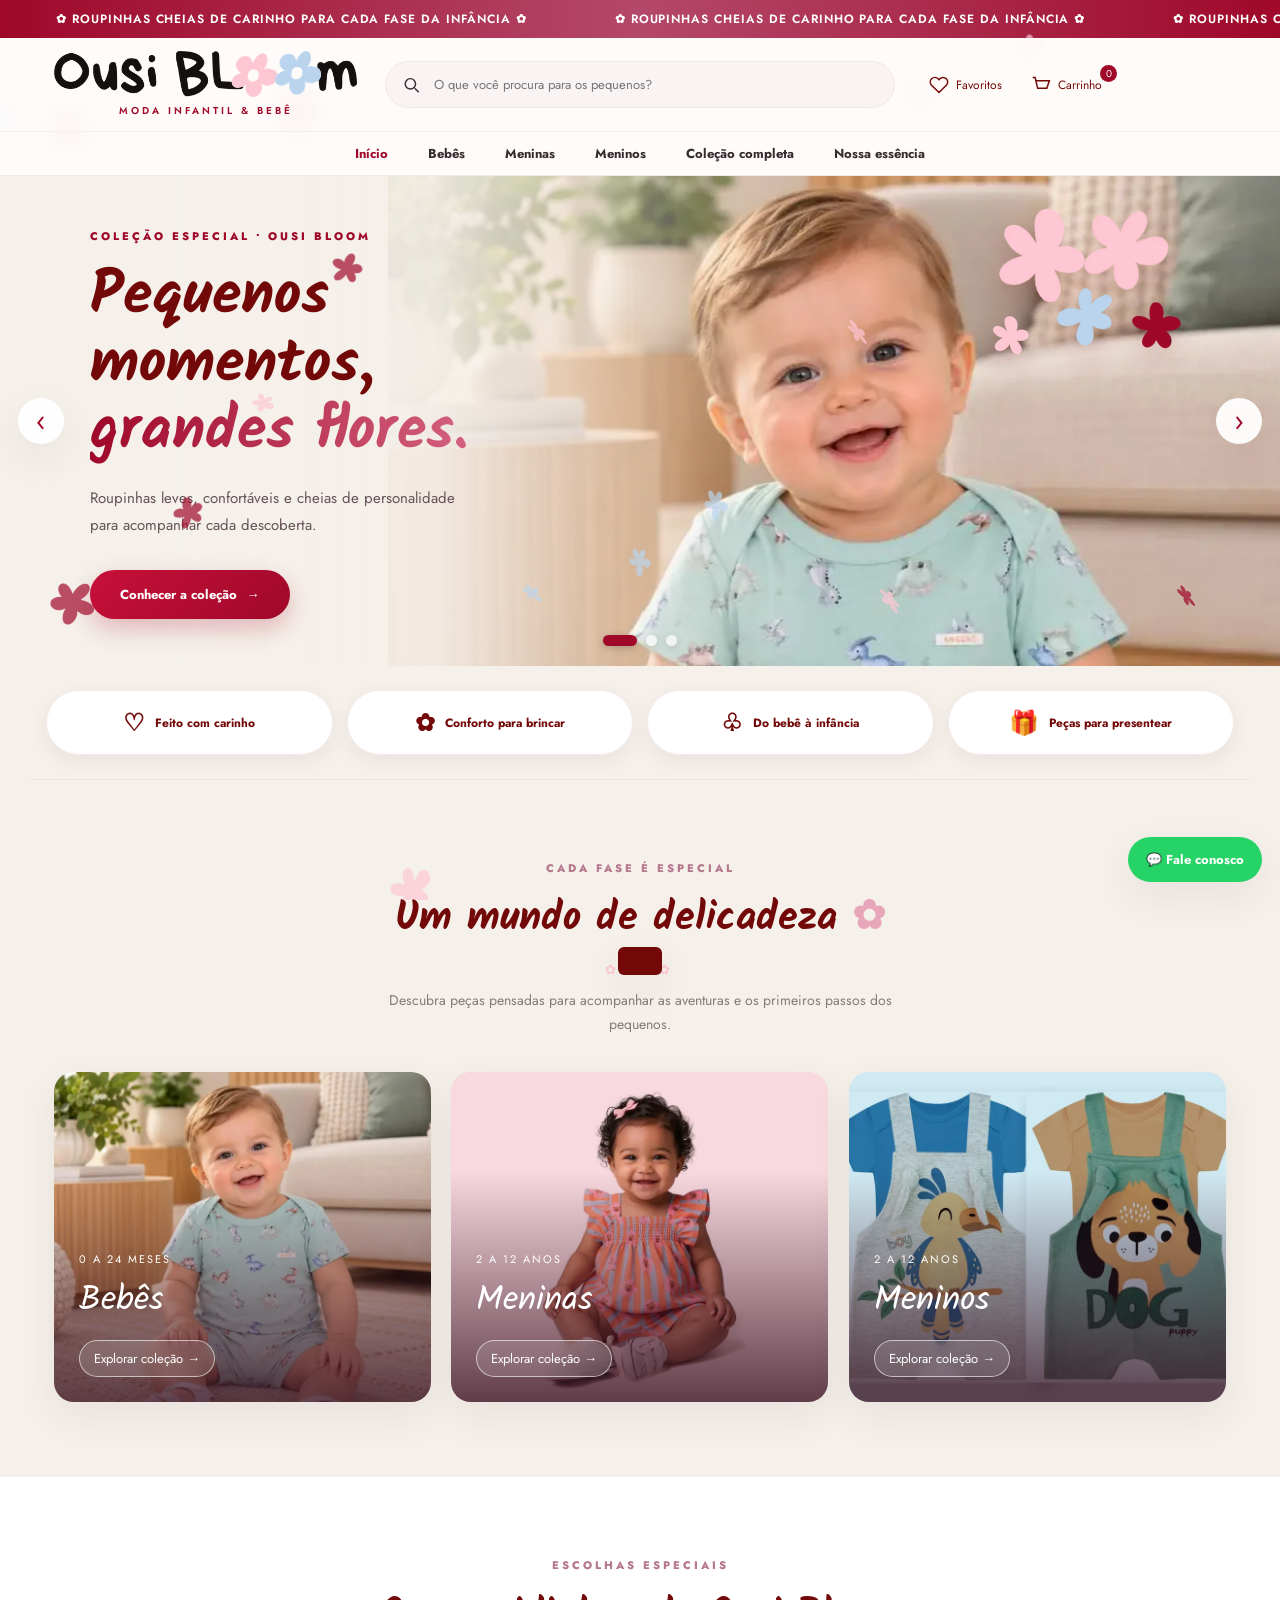
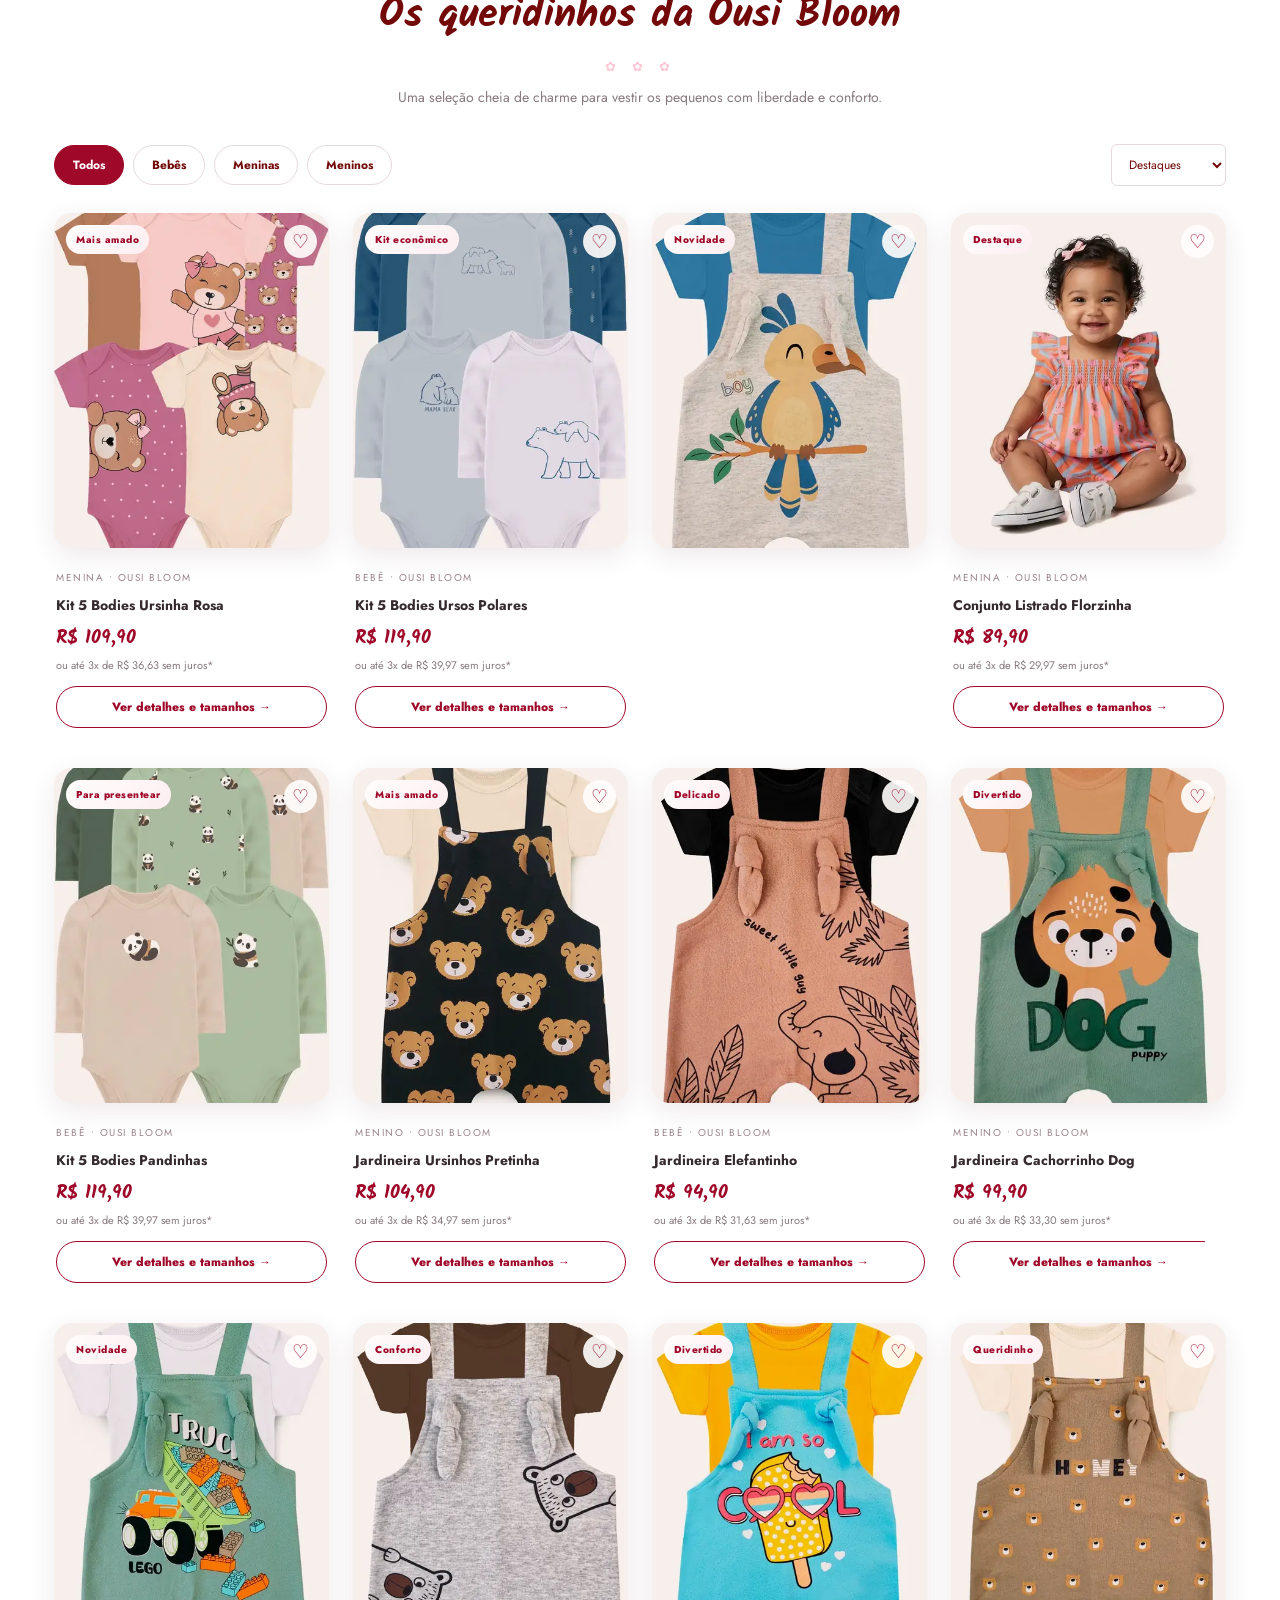
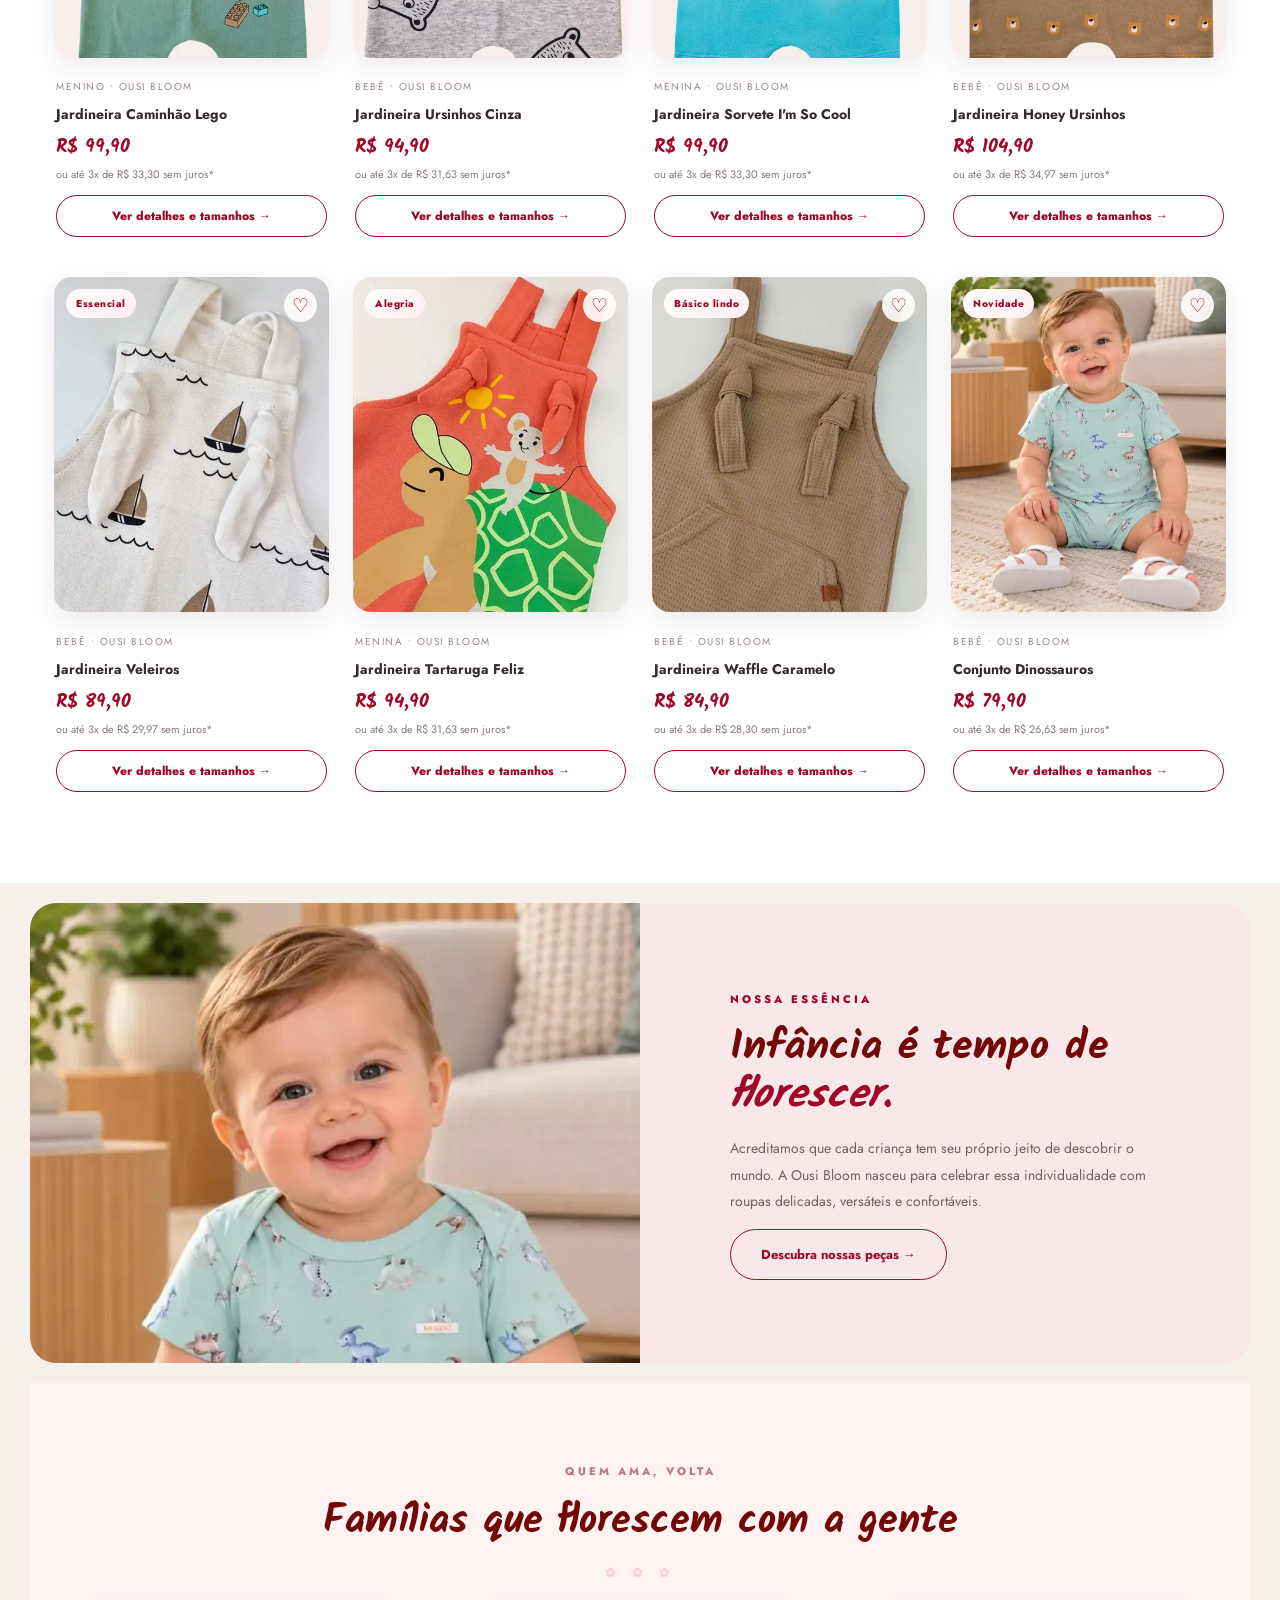
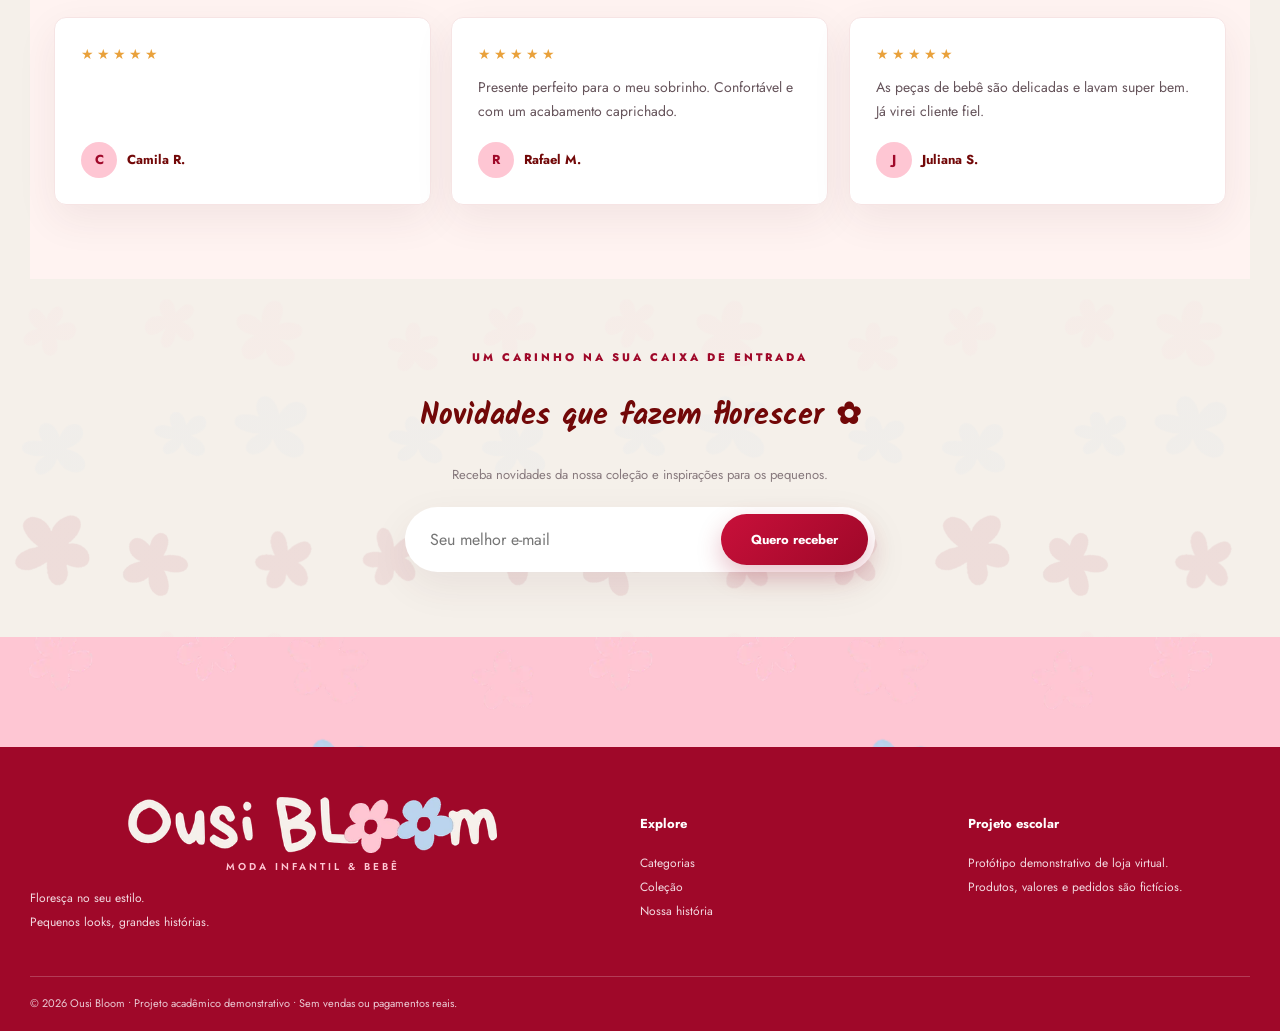
==== index.html @ e8dfe40a "subindo" ====
<!doctype html>
<html lang="pt-BR"><head><meta charset="UTF-8"><meta name="viewport" content="width=device-width, initial-scale=1"><meta name="theme-color" content="#f5f0ea"><title>Ousi Bloom | Moda infantil & bebê</title><link rel="preconnect" href="https://fonts.googleapis.com"><link rel="preconnect" href="https://fonts.gstatic.com" crossorigin><link href="https://fonts.googleapis.com/css2?family=Jost:wght@400;500;600;700&family=Kalam:wght@400;700&family=Playfair+Display:ital,wght@0,500;0,600;1,500&family=Cormorant+Garamond:ital,wght@0,500;0,600;0,700;1,500;1,600&display=swap" rel="stylesheet"><style>
:root{--wine:#9f0829;--deep:#720808;--pink:#fec6d3;--blue:#bad4ed;--cream:#f5f0ea;--ink:#352b2e;--muted:#87797d;--border:#eee1e1;--shadow:0 14px 40px #54233313}*{box-sizing:border-box}html{scroll-behavior:smooth}body{margin:0;background:var(--cream);color:var(--ink);font-family:'Jost',Arial,sans-serif}button,input,select{font:inherit}button{cursor:pointer}a{text-decoration:none;color:inherit}.announcement{background:var(--wine);color:white;text-align:center;font-size:12px;letter-spacing:.08em;padding:10px 12px}.header{background:#fffdfc;position:sticky;top:0;z-index:30;border-bottom:1px solid #f3e7e8}.header-main{max-width:1220px;margin:auto;display:flex;align-items:center;gap:28px;padding:13px 24px}.logo{font:700 42px 'Kalam',cursive;letter-spacing:-3px;white-space:nowrap;color:#241e20;line-height:1}.logo small{display:block;font:600 10px 'Jost',sans-serif;text-align:center;letter-spacing:3px;color:var(--wine);margin-top:4px}.flower{display:inline-flex;align-items:center;justify-content:center;font-size:35px;letter-spacing:-8px;vertical-align:2px;margin-right:7px}.flower i{font-style:normal;color:#fec6d3;text-shadow:0 0 0 #fec6d3}.flower i+ i{color:#9fd4ec}.search{flex:1;display:flex;align-items:center;background:#faf3f3;border:1px solid #f1e6e6;border-radius:40px;padding:0 16px;max-width:510px}.search input{background:transparent;border:0;outline:0;width:100%;padding:13px;font-size:13px}.search svg,.header-actions svg{width:20px;height:20px;stroke:currentColor;fill:none;stroke-width:1.8}.header-actions{display:flex;gap:17px;align-items:center}.iconbtn{border:0;background:transparent;color:var(--deep);display:flex;align-items:center;gap:7px;font-size:12px}.cart-icon{position:relative}.count{position:absolute;right:-9px;top:-9px;background:var(--wine);color:white;border-radius:50%;font-size:10px;min-width:17px;height:17px;display:grid;place-items:center}.nav{display:flex;align-items:center;justify-content:center;gap:40px;border-top:1px solid #f7eeee;padding:12px;white-space:nowrap;font-size:13px;font-weight:700}.nav a:hover,.nav a.active{color:var(--wine)}.hero{position:relative;min-height:490px;background:#f7ebe6;overflow:hidden;display:grid;grid-template-columns:1fr 1.15fr}.hero:before{content:'';position:absolute;inset:0;background:linear-gradient(90deg,#f5f0ea 0%,#f5f0eaee 34%,transparent 65%);z-index:1;pointer-events:none}.hero-image{position:absolute;inset:0 0 0 32%;width:68%;height:100%;object-fit:cover;object-position:center 38%}.hero-copy{z-index:2;position:relative;align-self:center;margin-left:max(7vw,28px);max-width:510px;padding:40px 0}.eyebrow{font-size:11px;text-transform:uppercase;letter-spacing:3px;color:var(--wine);font-weight:800}.hero h1{font:500 clamp(47px,5.4vw,78px)/1.02 'Kalam',cursive;color:var(--deep);margin:18px 0}.hero h1 em{font-style:italic;color:var(--wine)}.hero p{font-size:15px;line-height:1.8;max-width:365px;color:#65535a}.btn{border:0;background:var(--wine);color:white;padding:15px 25px;border-radius:5px;font-weight:700;font-size:13px;display:inline-flex;align-items:center;justify-content:center;gap:10px;transition:.2s}.btn:hover{background:#7a0620;transform:translateY(-2px)}.btn.outline{background:transparent;color:var(--wine);border:1px solid var(--wine)}.btn.light{background:white;color:var(--wine)}.hero .btn{margin-top:16px}.hero-decor{font-size:65px;color:#e9a8bd;position:absolute;z-index:2;top:18px;left:41%;opacity:.8}.features{display:grid;grid-template-columns:repeat(4,1fr);max-width:1220px;margin:auto;padding:24px 16px;border-bottom:1px solid var(--border);gap:16px}.feature{display:flex;align-items:center;justify-content:center;gap:10px;font-size:12px;font-weight:700;color:var(--deep)}.feature span{font-size:24px}.section{max-width:1220px;margin:auto;padding:75px 24px}.section-head{text-align:center;margin-bottom:35px}.section-head .eyebrow{color:#b6788d}.section h2{font:500 clamp(32px,4vw,46px) 'Kalam',cursive;color:var(--deep);margin:8px 0}.section-head p{font-size:14px;color:var(--muted);margin:10px auto;max-width:530px;line-height:1.7}.categories{display:grid;grid-template-columns:repeat(3,1fr);gap:20px}.category{height:330px;position:relative;overflow:hidden;border-radius:10px;background:#ead8d7;cursor:pointer}.category img{width:100%;height:100%;object-fit:cover;transition:transform .45s}.category:hover img{transform:scale(1.06)}.category:after{content:'';position:absolute;inset:40% 0 0;background:linear-gradient(transparent,#27181bbb)}.category-info{position:absolute;bottom:25px;left:25px;z-index:1;color:white}.category-info small{font-size:11px;letter-spacing:2px;text-transform:uppercase}.category-info h3{font:500 34px 'Kalam',cursive;margin:5px 0 12px}.category-info span{font-size:13px;border-bottom:1px solid white;padding-bottom:5px}.product-area{background:#fff}.toolbar{display:flex;justify-content:space-between;gap:14px;align-items:center;margin:22px 0 27px;flex-wrap:wrap}.filters{display:flex;gap:9px;flex-wrap:wrap}.chip{background:#fff;border:1px solid #e7d8dc;border-radius:40px;padding:10px 18px;font-size:12px;color:var(--deep);font-weight:700}.chip.selected,.chip:hover{background:var(--wine);color:white;border-color:var(--wine)}.sort{border:1px solid #e7d8dc;padding:10px 13px;background:#fff;border-radius:6px;color:var(--deep);font-size:12px}.products{display:grid;grid-template-columns:repeat(4,1fr);gap:24px}.product{min-width:0}.product-image{position:relative;overflow:hidden;background:#f6edec;border-radius:9px;aspect-ratio:3/3.65}.product-image img{width:100%;height:100%;object-fit:cover;transition:transform .4s}.product:hover .product-image img{transform:scale(1.055)}.tag{position:absolute;top:12px;left:12px;background:#fffdfc;color:var(--wine);font-size:10px;font-weight:800;letter-spacing:.5px;padding:7px 10px;border-radius:3px}.heart{position:absolute;top:12px;right:12px;width:33px;height:33px;border-radius:50%;border:0;background:#fffdfce8;font-size:19px;color:var(--wine)}.heart.liked{background:var(--wine);color:white}.product-details{padding:16px 2px}.product-details small{font-size:10px;color:#9a858a;text-transform:uppercase;letter-spacing:1.5px}.product-details h3{font-size:14px;margin:8px 0;font-weight:700}.price{font-weight:800;color:var(--wine);font-size:17px}.installment{font-size:11px;color:var(--muted);margin:4px 0 13px}.add{width:100%;border:1px solid var(--wine);color:var(--wine);background:transparent;border-radius:5px;padding:11px;font-size:12px;font-weight:800}.add:hover{background:var(--wine);color:white}.editorial{background:#f8e8e9;display:grid;grid-template-columns:1fr 1fr;align-items:center;overflow:hidden}.editorial img{width:100%;height:420px;object-fit:cover;object-position:center}.editorial-copy{padding:55px clamp(25px,7vw,110px)}.editorial-copy h2{font:500 46px/1.15 'Kalam',cursive;color:var(--deep);margin:15px 0}.editorial-copy p{line-height:1.9;color:#735c63;font-size:14px;max-width:440px}.newsletter{text-align:center;padding:65px 20px;background:#fff}.newsletter h2{font:500 35px 'Kalam',cursive;color:var(--deep)}.newsletter p{font-size:13px;color:var(--muted)}.newsletter form{display:flex;max-width:470px;margin:23px auto 0;gap:8px}.newsletter input{flex:1;min-width:0;border:1px solid var(--border);padding:14px;border-radius:5px}.footer{background:#9f0829;color:#fff;padding:50px 24px 20px}.footer-inner{max-width:1220px;margin:auto;display:grid;grid-template-columns:2fr 1fr 1fr;gap:45px}.footer .logo{color:#fff}.footer .logo small{color:#ffdce4}.footer p,.footer a{color:#f2d9e0;font-size:12px;line-height:2}.footer h4{font-size:13px}.copyright{max-width:1220px;margin:30px auto 0;border-top:1px solid #ffffff36;padding-top:18px;font-size:11px;color:#ebcad4}.overlay{position:fixed;inset:0;background:#2113199c;z-index:49;display:none}.overlay.show{display:block}.drawer{position:fixed;right:0;top:0;bottom:0;width:min(440px,100%);background:#fff;z-index:50;transform:translateX(110%);transition:transform .3s;display:flex;flex-direction:column;box-shadow:var(--shadow)}.drawer.show{transform:translateX(0)}.drawer-head{padding:24px;border-bottom:1px solid var(--border);display:flex;align-items:center;justify-content:space-between}.drawer-head h3{margin:0;font:500 26px 'Kalam',cursive}.close{border:0;background:transparent;font-size:27px;color:var(--deep)}.drawer-body{padding:20px 24px;overflow:auto;flex:1}.cart-item{display:flex;gap:15px;border-bottom:1px solid var(--border);padding:14px 0}.cart-item img{width:80px;height:96px;object-fit:cover;border-radius:5px}.cart-item h4{margin:0 0 5px;font-size:13px}.cart-item p{font-size:12px;color:var(--muted);margin:4px 0}.qty{display:flex;align-items:center;gap:12px;margin-top:10px}.qty button{border:1px solid var(--border);background:#fff;width:25px;height:25px;border-radius:4px}.drawer-bottom{padding:24px;border-top:1px solid var(--border)}.total{display:flex;justify-content:space-between;font-size:17px;font-weight:800;margin-bottom:18px}.drawer-bottom .btn{width:100%}.empty{text-align:center;padding:80px 10px;color:var(--muted)}.empty strong{display:block;color:var(--deep);font-size:18px;margin:10px}.modal{position:fixed;top:50%;left:50%;transform:translate(-50%,-45%);z-index:55;background:#fff;width:min(790px,calc(100% - 24px));border-radius:10px;display:none;max-height:92vh;overflow:auto;box-shadow:0 25px 80px #0004}.modal.show{display:block;transform:translate(-50%,-50%)}.modal-grid{display:grid;grid-template-columns:1fr 1fr}.modal-grid>img{width:100%;height:100%;max-height:560px;object-fit:cover}.modal-info{padding:35px}.modal-info h2{font:500 31px 'Kalam',cursive;color:var(--deep)}.modal-info p{font-size:13px;color:var(--muted);line-height:1.7}.sizes{display:flex;gap:7px;flex-wrap:wrap;margin:12px 0 24px}.size{border:1px solid #dfcdd1;background:white;padding:10px 13px;border-radius:4px}.size.selected{background:var(--wine);color:#fff;border-color:var(--wine)}.modal-close{position:absolute;top:10px;right:13px;z-index:1;background:white;border-radius:50%;width:34px;height:34px}.checkout{padding:35px}.checkout h2{font:500 31px 'Kalam',cursive;color:var(--deep)}.checkout .fields{display:grid;grid-template-columns:1fr 1fr;gap:12px}.checkout label{font-size:12px;font-weight:700}.checkout input,.checkout select{width:100%;margin-top:7px;padding:12px;border:1px solid #e4d6d9;border-radius:5px}.checkout .btn{margin-top:20px}.toast{position:fixed;bottom:25px;left:50%;transform:translateX(-50%) translateY(100px);background:var(--deep);color:white;padding:14px 22px;border-radius:6px;z-index:80;font-size:13px;transition:.3s;box-shadow:var(--shadow)}.toast.show{transform:translateX(-50%) translateY(0)}.no-results{text-align:center;padding:50px;color:var(--muted);grid-column:1/-1}.mobile-menu{display:none}
@media(max-width:850px){.header-main{gap:12px;padding:13px 17px;flex-wrap:wrap}.logo{font-size:34px}.search{order:3;flex-basis:100%;max-width:none}.header-actions{margin-left:auto}.header-actions .label{display:none}.nav{overflow-x:auto;justify-content:flex-start;gap:22px;padding:12px 18px}.hero{min-height:420px;grid-template-columns:1fr}.hero-image{left:26%;width:74%}.hero-copy{margin-left:5vw;max-width:50%}.hero h1{font-size:48px}.hero p{font-size:13px}.features{grid-template-columns:repeat(2,1fr)}.categories{gap:10px}.category{height:260px}.category-info{left:14px;bottom:17px}.category-info h3{font-size:26px}.products{grid-template-columns:repeat(2,1fr);gap:18px}.section{padding:55px 17px}.editorial-copy{padding:30px}.editorial-copy h2{font-size:35px}}
@media(max-width:520px){.announcement{font-size:10px}.logo{font-size:30px}.flower{font-size:24px;letter-spacing:-6px}.header-actions{gap:9px}.iconbtn{padding:3px}.hero{min-height:565px;display:block}.hero:before{background:linear-gradient(180deg,#fff3ec 0%,#fff3ecdf 31%,transparent 72%)}.hero-image{inset:160px 0 0;width:100%;height:405px;object-position:center}.hero-copy{margin:0;padding:32px 23px;max-width:100%}.hero h1{font-size:43px;margin:9px 0}.hero p{max-width:260px;line-height:1.5;margin:8px 0}.hero .btn{margin-top:8px;padding:12px 16px}.hero-decor{display:none}.features{padding:18px 10px;gap:17px 8px}.feature{font-size:10px;gap:6px}.feature span{font-size:19px}.categories{grid-template-columns:1fr;gap:14px}.category{height:225px}.category img{object-position:center 35%}.products{gap:14px}.product-details h3{font-size:12px}.price{font-size:15px}.product-image{aspect-ratio:3/4}.editorial{grid-template-columns:1fr}.editorial img{height:260px}.editorial-copy{padding:35px 24px}.footer-inner{grid-template-columns:1fr 1fr;gap:22px}.footer-inner>div:first-child{grid-column:1/-1}.newsletter form{flex-direction:column}.modal-grid{grid-template-columns:1fr}.modal-grid>img{height:230px}.modal-info{padding:22px}.checkout{padding:24px}.checkout .fields{grid-template-columns:1fr}}.reviews{background:#fff3f1}.rev-grid{display:grid;grid-template-columns:repeat(3,1fr);gap:20px}.rev{background:#fff;border-radius:12px;padding:26px;box-shadow:var(--shadow)}.rev .stars{color:#e9a13b;letter-spacing:3px;font-size:14px}.rev p{font-size:14px;line-height:1.7;color:#65535a;margin:12px 0 18px}.rev b{display:flex;align-items:center;gap:10px;font-size:13px;color:var(--deep)}.rev b i{width:36px;height:36px;border-radius:50%;display:grid;place-items:center;background:var(--pink);font-style:normal;color:var(--wine)}.wa{position:fixed;right:18px;bottom:18px;z-index:40;background:#25d366;color:#fff;border-radius:40px;padding:13px 18px;font-weight:700;font-size:13px;box-shadow:var(--shadow)}.product:hover .product-image{box-shadow:var(--shadow)}@media(max-width:850px){.rev-grid{grid-template-columns:1fr}}
body{-webkit-font-smoothing:antialiased}.announcement{background:linear-gradient(90deg,#9f0829,#b4486a,#9f0829);font-weight:600}.header{background:#fffdfcdd;backdrop-filter:blur(14px);-webkit-backdrop-filter:blur(14px)}
.btn{background:linear-gradient(135deg,#c8103a,#9f0829);border-radius:40px;padding:15px 30px;box-shadow:0 10px 24px #9f082940}.btn:hover{box-shadow:0 14px 30px #9f082955}.btn.outline,.btn.light{box-shadow:none}
.hero-decor{animation:float 5s ease-in-out infinite}.hero h1 em{background:linear-gradient(90deg,#9f0829,#d4607f);-webkit-background-clip:text;background-clip:text;color:transparent}
.features{gap:14px}.feature{background:#fff;border-radius:40px;padding:14px;box-shadow:0 6px 20px #54233310;border:1px solid #f6e9ea}
.section-head h2:after{content:'✿  ✿  ✿';display:block;font:400 13px 'Jost';letter-spacing:6px;color:#e8a6ba;margin-top:10px}
.category{border-radius:20px;box-shadow:var(--shadow)}.category:after{inset:30% 0 0;background:linear-gradient(transparent,#3a1523cc)}.category-info span{border:1px solid #fff9;border-radius:30px;padding:8px 14px;display:inline-block;backdrop-filter:blur(6px);background:#ffffff22}
.product{animation:up .6s both}.product:nth-child(2){animation-delay:.07s}.product:nth-child(3){animation-delay:.14s}.product:nth-child(4){animation-delay:.21s}
.product-image{border-radius:18px;box-shadow:0 8px 26px #5423331a;transition:.35s}.product:hover .product-image{transform:translateY(-6px);box-shadow:0 18px 40px #54233328}
.product-image:after{content:'Ver detalhes';position:absolute;left:12px;right:12px;bottom:12px;background:#fffffff0;color:var(--wine);font-size:12px;font-weight:800;text-align:center;padding:11px;border-radius:30px;opacity:0;transform:translateY(10px);transition:.3s;pointer-events:none}.product:hover .product-image:after{opacity:1;transform:none}
.tag{border-radius:30px;background:linear-gradient(135deg,#fffdfc,#fdeef2)}.add{border-radius:30px}.price{font-family:'Kalam',cursive;font-size:19px}
.editorial{margin:20px auto;max-width:1220px;border-radius:26px}.editorial img{height:460px}.editorial-copy h2 em{color:var(--wine)}
.rev{border:1px solid #f6e4e4;transition:.3s}.rev:hover{transform:translateY(-6px)}
.newsletter{background:linear-gradient(135deg,#fdeef2,#e8f4f8)}.newsletter form{background:#fff;padding:7px;border-radius:50px;box-shadow:var(--shadow)}.newsletter input{border:0;outline:0;background:transparent;padding-left:18px}
.footer{background:linear-gradient(160deg,#6b2740,#4a1b2c)}
.rv{opacity:0;transform:translateY(26px);transition:opacity .8s,transform .8s}.rv.in{opacity:1;transform:none}
@keyframes float{50%{transform:translateY(-14px) rotate(12deg)}}@keyframes up{from{opacity:0;transform:translateY(22px)}}
@media(prefers-reduced-motion:reduce){*{animation:none!important;transition:none!important}.rv{opacity:1;transform:none}}
@media(max-width:520px){.editorial{margin:10px;border-radius:20px}.feature{border-radius:16px}}
.flower{font-size:35px;letter-spacing:0;vertical-align:-.06em}.flower svg{width:1.75em;height:.9em;display:block;overflow:visible}
.hero-decor{top:26px;left:auto;right:7%;width:210px;opacity:1}.hero-decor svg{width:100%;display:block}
.hero h1,.section h2,.editorial-copy h2,.newsletter h2{font-weight:600}.hero h1{font-size:clamp(52px,6vw,86px)}
.newsletter{background-image:linear-gradient(#f5f0eaea,#f5f0eaea),var(--flowers);background-size:auto,460px}
.footer{background:#9f0829}.footer .logo small{color:#fec6d3}
.section-head h2:after{color:#fec6d3}
.carousel{position:relative;overflow:hidden}.slide{transition:opacity 1s}.slide:not(.on){position:absolute;inset:0;opacity:0;pointer-events:none}.slide.on .hero-image{animation:kb 9s ease-out both}
.car-btn{position:absolute;top:50%;z-index:6;width:46px;height:46px;border-radius:50%;border:0;background:#fffffff0;color:var(--wine);font-size:28px;line-height:1;box-shadow:var(--shadow);transform:translateY(-50%);transition:.2s}.car-btn:hover{background:var(--wine);color:#fff}.prev{left:18px}.next{right:18px}
.dots{position:absolute;bottom:20px;left:0;right:0;z-index:6;display:flex;justify-content:center;gap:9px}.dots button{width:11px;height:11px;border-radius:20px;border:0;background:#fff;opacity:.7;padding:0;transition:.3s;box-shadow:0 2px 8px #0003}.dots button.on{width:34px;background:var(--wine);opacity:1}
@keyframes kb{from{transform:scale(1.1)}to{transform:scale(1)}}@media(max-width:520px){.car-btn{width:36px;height:36px;top:auto;bottom:12px;transform:none}.prev{left:12px}.next{right:12px}}
#petals{position:fixed;inset:0;width:100%;height:100%;pointer-events:none;z-index:20}#prog{position:fixed;top:0;left:0;height:4px;width:0;z-index:90;background:linear-gradient(90deg,#fec6d3,#bad4ed,#9f0829);border-radius:0 4px 4px 0}
.announcement{overflow:hidden;white-space:nowrap}.mq{display:inline-block;animation:mq 45s linear infinite}.mq span{padding:0 44px}@keyframes mq{to{transform:translateX(-50%)}}
@keyframes kb{from{transform:scale(1.12)}to{transform:scale(1.05)}}
.hero-decor{perspective:700px}.hero-decor svg{animation:swing 6s ease-in-out infinite alternate;filter:drop-shadow(0 14px 14px #54233328)}@keyframes swing{from{transform:rotateY(-30deg) rotateX(8deg)}to{transform:rotateY(30deg) rotateX(-8deg)}}
.product-image,.category,.rev{transform-style:preserve-3d;will-change:transform}.rev{position:relative}.category.rv.in,.rev.rv.in{transition:transform .2s,opacity .8s}.product-image{transition:transform .2s,box-shadow .35s}
.product-image:before,.category:before,.rev:before{content:'';position:absolute;inset:0;border-radius:inherit;background:radial-gradient(circle at var(--mx,50%) var(--my,50%),#ffffff66,transparent 55%);opacity:0;transition:opacity .3s;pointer-events:none;z-index:2}.product-image:hover:before,.category:hover:before,.rev:hover:before{opacity:1}
.flower svg{transition:transform .9s cubic-bezier(.3,1.6,.5,1)}.logo:hover .flower svg{transform:rotate(360deg) scale(1.15)}
.count.pop{animation:pop .55s}@keyframes pop{40%{transform:scale(1.9) rotate(12deg)}}.iconbtn.cart-icon.pop svg{animation:wig .55s}@keyframes wig{25%{transform:rotate(-18deg)}60%{transform:rotate(14deg)}}
.modal.show{animation:m3d .45s cubic-bezier(.2,.9,.3,1.2)}@keyframes m3d{from{opacity:0;transform:translate(-50%,-44%) perspective(900px) rotateX(-16deg) scale(.9)}}
.btn:active{transform:translateY(1px) scale(.97)}.heart{transition:.25s}.heart:hover{transform:scale(1.2) rotate(-8deg)}.heart.liked{animation:beat .5s}@keyframes beat{50%{transform:scale(1.4)}}
.feature span{display:inline-block;animation:bob 3s ease-in-out infinite}.feature:nth-child(2) span{animation-delay:.4s}.feature:nth-child(3) span{animation-delay:.8s}.feature:nth-child(4) span{animation-delay:1.2s}@keyframes bob{50%{transform:translateY(-5px) rotate(8deg)}}
@media(prefers-reduced-motion:reduce){#petals{display:none}}
.logo-img{display:block;height:46px;width:auto;margin:0 auto;transition:transform .4s cubic-bezier(.3,1.6,.5,1)}.logo:hover .logo-img{transform:rotate(-2deg) scale(1.05)}.footer .logo-img{height:56px}.logo small{margin-top:6px}
.hero-decor img{width:100%;display:block;animation:swing 6s ease-in-out infinite alternate;filter:drop-shadow(0 12px 12px #72080826)}
.hero h1,.section h2,.editorial-copy h2,.newsletter h2{font-family:'Kalam',cursive;font-weight:700}.hero h1{font-size:clamp(40px,4.7vw,66px);line-height:1.12}.hero h1 em{font-style:normal}.section h2{font-size:clamp(28px,3.4vw,40px)}.editorial-copy h2{font-size:clamp(30px,3.4vw,42px)}.newsletter h2{font-size:30px}.drawer-head h3,.modal-info h2,.checkout h2{font-family:'Kalam',cursive;font-weight:700}
.band{height:110px;background:#fec6d3 var(--flowers) 0 -40px/560px}
</style></head><body>
<div id="prog"></div><div class="announcement">✿ ROUPINHAS CHEIAS DE CARINHO PARA CADA FASE DA INFÂNCIA ✿</div>
<header class="header"><div class="header-main"><a href="#inicio" class="logo" aria-label="Ousi Bloom"><img class="logo-img" alt="Ousi Bloom" src="[data-uri]"><small>MODA INFANTIL & BEBÊ</small></a><label class="search"><svg viewBox="0 0 24 24"><circle cx="10.5" cy="10.5" r="6.5"/><path d="m16 16 5 5"/></svg><input id="search" placeholder="O que você procura para os pequenos?" aria-label="Buscar produtos"></label><div class="header-actions"><button class="iconbtn" id="favBtn" title="Favoritos"><svg viewBox="0 0 24 24"><path d="M20.8 4.6a5.5 5.5 0 0 0-7.8 0L12 5.7l-1.1-1.1a5.5 5.5 0 0 0-7.8 7.8L12 21l8.8-8.6a5.5 5.5 0 0 0 0-7.8Z"/></svg><span class="label">Favoritos</span></button><button class="iconbtn cart-icon" id="openCart" title="Abrir carrinho"><svg viewBox="0 0 24 24"><path d="M2 3h3l3 13h11l3-9H6M9 21h.01M19 21h.01"/></svg><span class="label">Carrinho</span><span class="count" id="cartCount">0</span></button></div></div><nav class="nav"><a class="active" href="#inicio">Início</a><a href="#produtos" data-category="Bebê">Bebês</a><a href="#produtos" data-category="Menina">Meninas</a><a href="#produtos" data-category="Menino">Meninos</a><a href="#produtos" data-category="Todos">Coleção completa</a><a href="#sobre">Nossa essência</a></nav></header>
<main><section class="carousel" id="inicio" aria-roledescription="carrossel"><div class="hero slide on"><img class="hero-image" data-k="banner" src="[data-uri]" alt="Bebê sorrindo usando conjunto de dinossauros"><span class="hero-decor"></span><div class="hero-copy"><span class="eyebrow">Coleção especial • Ousi Bloom</span><h1>Pequenos<br>momentos,<br><em>grandes flores.</em></h1><p>Roupinhas leves, confortáveis e cheias de personalidade para acompanhar cada descoberta.</p><a class="btn" href="#produtos">Conhecer a coleção <span>→</span></a></div></div><div class="hero slide"><img class="hero-image" data-k="slide2" src="[data-uri]" alt="Bebê sorrindo com conjunto listrado"><span class="hero-decor"></span><div class="hero-copy"><span class="eyebrow">Meninas • Primavera</span><h1>Estampas que<br><em>encantam</em><br>desde cedo.</h1><p>Conjuntinhos leves e delicados para sorrir, engatinhar e descobrir o mundo.</p><a class="btn" href="#produtos" data-category="Menina">Ver meninas <span>→</span></a></div></div><div class="hero slide"><img class="hero-image" data-k="slide3" src="[data-uri]" alt="Jardineiras infantis com estampas divertidas"><span class="hero-decor"></span><div class="hero-copy"><span class="eyebrow">Bebês & meninos</span><h1>Jardineiras<br>cheias de<br><em>personalidade.</em></h1><p>Estampas divertidas e malha macia para os pequenos aventureiros.</p><a class="btn" href="#produtos" data-category="Bebê">Ver coleção <span>→</span></a></div></div><button class="car-btn prev" aria-label="Anterior">‹</button><button class="car-btn next" aria-label="Próximo">›</button><div class="dots"><button class="on" aria-label="Slide 1"></button><button aria-label="Slide 2"></button><button aria-label="Slide 3"></button></div></section>
<div class="features"><div class="feature"><span>♡</span> Feito com carinho</div><div class="feature"><span>✿</span> Conforto para brincar</div><div class="feature"><span>♧</span> Do bebê à infância</div><div class="feature"><span>🎁</span> Peças para presentear</div></div>
<section class="section" id="categorias"><div class="section-head"><span class="eyebrow">Cada fase é especial</span><h2>Um mundo de delicadeza <span style="color:#e8a6ba">✿</span></h2><p>Descubra peças pensadas para acompanhar as aventuras e os primeiros passos dos pequenos.</p></div><div class="categories"><a class="category" href="#produtos" data-category="Bebê"><img data-k="bebe" src="[data-uri]" alt="Bebê sorrindo com roupa confortável" loading="lazy"><div class="category-info"><small>0 a 24 meses</small><h3>Bebês</h3><span>Explorar coleção →</span></div></a><a class="category" href="#produtos" data-category="Menina"><img data-k="menina" src="[data-uri]" alt="Bebê menina sorrindo com conjunto listrado" loading="lazy"><div class="category-info"><small>2 a 12 anos</small><h3>Meninas</h3><span>Explorar coleção →</span></div></a><a class="category" href="#produtos" data-category="Menino"><img data-k="menino" src="[data-uri]" alt="Jardineiras infantis para meninos" loading="lazy"><div class="category-info"><small>2 a 12 anos</small><h3>Meninos</h3><span>Explorar coleção →</span></div></a></div></section>
<div class="product-area"><section class="section" id="produtos"><div class="section-head"><span class="eyebrow">Escolhas especiais</span><h2>Os queridinhos da Ousi Bloom</h2><p>Uma seleção cheia de charme para vestir os pequenos com liberdade e conforto.</p></div><div class="toolbar"><div class="filters" id="filters"><button class="chip selected" data-filter="Todos">Todos</button><button class="chip" data-filter="Bebê">Bebês</button><button class="chip" data-filter="Menina">Meninas</button><button class="chip" data-filter="Menino">Meninos</button></div><select class="sort" id="sort" aria-label="Ordenar produtos"><option value="featured">Destaques</option><option value="low">Menor preço</option><option value="high">Maior preço</option></select></div><div class="products" id="products"></div></section></div>
<section class="editorial" id="sobre"><img data-k="banner" src="[data-uri]" alt="Crianças felizes usando a coleção Ousi Bloom" loading="lazy"><div class="editorial-copy"><span class="eyebrow">Nossa essência</span><h2>Infância é tempo de <em>florescer.</em></h2><p>Acreditamos que cada criança tem seu próprio jeito de descobrir o mundo. A Ousi Bloom nasceu para celebrar essa individualidade com roupas delicadas, versáteis e confortáveis.</p><a class="btn outline" href="#produtos">Descubra nossas peças →</a></div></section>
<section class="section reviews" id="avaliacoes"><div class="section-head"><span class="eyebrow">Quem ama, volta</span><h2>Famílias que florescem com a gente</h2></div><div class="rev-grid"><div class="rev"><div class="stars">★★★★★</div><p>O vestido chegou lindo e o tecido é muito macio. Minha filha não quis tirar!</p><b><i>C</i>Camila R.</b></div><div class="rev"><div class="stars">★★★★★</div><p>Presente perfeito para o meu sobrinho. Confortável e com um acabamento caprichado.</p><b><i>R</i>Rafael M.</b></div><div class="rev"><div class="stars">★★★★★</div><p>As peças de bebê são delicadas e lavam super bem. Já virei cliente fiel.</p><b><i>J</i>Juliana S.</b></div></div></section>
<section class="newsletter"><span class="eyebrow">Um carinho na sua caixa de entrada</span><h2>Novidades que fazem florescer ✿</h2><p>Receba novidades da nossa coleção e inspirações para os pequenos.</p><form id="newsletter"><input type="email" required placeholder="Seu melhor e-mail" aria-label="Seu e-mail"><button class="btn" type="submit">Quero receber</button></form></section></main>
<div class="band"></div><footer class="footer"><div class="footer-inner"><div><div class="logo"><img class="logo-img" alt="Ousi Bloom" src="[data-uri]"><small>MODA INFANTIL & BEBÊ</small></div><p>Floresça no seu estilo.<br>Pequenos looks, grandes histórias.</p></div><div><h4>Explore</h4><p><a href="#categorias">Categorias</a><br><a href="#produtos">Coleção</a><br><a href="#sobre">Nossa história</a></p></div><div><h4>Projeto escolar</h4><p>Protótipo demonstrativo de loja virtual.<br>Produtos, valores e pedidos são fictícios.</p></div></div><div class="copyright">© 2026 Ousi Bloom • Projeto acadêmico demonstrativo • Sem vendas ou pagamentos reais.</div></footer>
<div class="overlay" id="overlay"></div><aside class="drawer" id="drawer" aria-label="Carrinho de compras"><div class="drawer-head"><h3>Meu carrinho ♡</h3><button class="close" data-close aria-label="Fechar">×</button></div><div class="drawer-body" id="cartItems"></div><div class="drawer-bottom"><div class="total"><span>Subtotal</span><span id="subtotal">R$ 0,00</span></div><button class="btn" id="checkoutBtn">Continuar para finalizar →</button><p style="text-align:center;font-size:11px;color:#87797d">Simulação para apresentação escolar</p></div></aside>
<div class="modal" id="productModal" role="dialog" aria-modal="true"><button class="close modal-close" data-close aria-label="Fechar">×</button><div id="productModalContent"></div></div><div class="modal" id="checkoutModal" role="dialog" aria-modal="true"><button class="close modal-close" data-close aria-label="Fechar">×</button><div class="checkout"><span class="eyebrow">Último passo</span><h2>Finalizar pedido ♡</h2><p style="font-size:13px;color:#87797d">Preencha os dados fictícios para demonstrar o fluxo de compra. Nenhum pagamento será realizado.</p><form id="checkoutForm"><div class="fields"><label>Nome completo<input required placeholder="Nome do cliente"></label><label>E-mail<input required type="email" placeholder="nome@exemplo.com"></label><label>CEP<input required placeholder="00000-000" maxlength="9"></label><label>Cidade<input required placeholder="Sua cidade"></label><label>Endereço<input required placeholder="Rua e número"></label><label>Forma de pagamento<select required><option>Pix (simulação)</option><option>Cartão (simulação)</option><option>Boleto (simulação)</option></select></label></div><button class="btn" type="submit">Confirmar pedido demonstrativo →</button></form></div></div><a class="wa" href="https://wa.me/5500000000000" target="_blank" rel="noopener">💬 Fale conosco</a><div class="toast" id="toast" role="status"></div>
<script>

const PH={"p1": "[data-uri]", "p2": "[data-uri]", "p3": "[data-uri]", "p4": "[data-uri]", "p5": "[data-uri]", "p6": "[data-uri]", "p7": "[data-uri]", "p8": "[data-uri]", "p9": "[data-uri]", "p10": "[data-uri]", "p11": "[data-uri]", "p12": "[data-uri]", "p13": "[data-uri]", "p14": "[data-uri]", "p15": "[data-uri]", "p16": "[data-uri]", "slide1": "[data-uri]", "slide2": "[data-uri]", "slide3": "[data-uri]", "bebe": "[data-uri]", "menina": "[data-uri]", "menino": "[data-uri]", "banner": "[data-uri]"};
const BR={"tile": "[data-uri]", "cl": "[data-uri]", "pf": ["[data-uri]", "[data-uri]", "[data-uri]", "[data-uri]", "[data-uri]", "[data-uri]", "[data-uri]", "[data-uri]", "[data-uri]", "[data-uri]", "[data-uri]", "[data-uri]"], "lb": "[data-uri]", "lw": "[data-uri]"};
const svg=(w,h,b)=>'data:image/svg+xml,'+encodeURIComponent(`<svg xmlns="http://www.w3.org/2000/svg" viewBox="0 0 ${w} ${h}">${b}</svg>`);
const bg=(a,b)=>`<defs><linearGradient id="g" x1="0" y1="0" x2="1" y2="1"><stop offset="0" stop-color="${a}"/><stop offset="1" stop-color="${b}"/></linearGradient></defs><rect width="100%" height="100%" fill="url(#g)"/>`;
const fl=(x,y,r,c)=>`<g fill="${c}" opacity=".55">${[0,1,2,3,4].map(i=>`<circle cx="${x+r*Math.cos(i*1.2566)}" cy="${y+r*Math.sin(i*1.2566)}" r="${r*.8}"/>`).join('')}<circle cx="${x}" cy="${y}" r="${r*.5}" fill="#fff"/></g>`;
const flw=(c)=>fl(40,50,16,c)+fl(255,90,22,c)+fl(260,320,14,c)+fl(35,300,24,c);
const eyes=(y)=>`<circle cx="128" cy="${y}" r="5" fill="#352b2e"/><circle cx="172" cy="${y}" r="5" fill="#352b2e"/><path d="M135 ${y+22} Q150 ${y+36} 165 ${y+22}" stroke="#b5485f" stroke-width="4" fill="none" stroke-linecap="round"/><circle cx="112" cy="${y+16}" r="9" fill="#f08a9c" opacity=".35"/><circle cx="188" cy="${y+16}" r="9" fill="#f08a9c" opacity=".35"/>`;
const kidG=(skin,hair,top,x)=>`<path d="M55 365 Q55 255 150 255 Q245 255 245 365Z" fill="${top}"/><rect x="132" y="215" width="36" height="46" rx="14" fill="${skin}"/>${x||''}<circle cx="150" cy="170" r="62" fill="${skin}"/><path d="M86 168 Q84 98 150 98 Q216 98 214 168 Q192 128 150 130 Q108 128 86 168Z" fill="${hair}"/>${eyes(172)}`;
const girlX=(h,b)=>`<circle cx="82" cy="175" r="26" fill="${h}"/><circle cx="218" cy="175" r="26" fill="${h}"/><path d="M150 100 l-24 -16 v32z M150 100 l24 -16 v32z" fill="${b}"/>`;
const kid=(a,b,sk,h,t,x)=>svg(300,365,bg(a,b)+flw('#fff')+kidG(sk,h,t,x));
const hang=`<path d="M150 70 V52 a10 10 0 1 1 10 10" stroke="#b08a96" stroke-width="4" fill="none"/><path d="M150 70 L40 110 H260Z" fill="none" stroke="#b08a96" stroke-width="4" stroke-linejoin="round" opacity="0"/>`;
const dress=(a,b,c,d)=>svg(300,365,bg(a,b)+flw(d)+hang+`<path d="M105 80 L125 80 L135 130 Q150 148 165 130 L175 80 L195 80 L205 160 L255 315 Q150 342 45 315 L95 160Z" fill="${c}"/><rect x="95" y="158" width="110" height="12" rx="6" fill="#fff" opacity=".7"/>${[[90,230],[140,270],[200,240],[165,300],[105,295],[220,290]].map(p=>fl(p[0]+10,p[1],9,'#fff')).join('')}`);
const onesie=(a,b,c,d)=>svg(300,365,bg(a,b)+flw(d)+hang+`<path d="M105 82 L130 72 Q150 98 170 72 L195 82 L255 132 L228 170 L197 143 L197 272 Q150 305 103 272 L103 143 L72 170 L45 132Z" fill="${c}"/><circle cx="125" cy="180" r="14" fill="#fff" opacity=".8"/><circle cx="175" cy="180" r="14" fill="#fff" opacity=".8"/><circle cx="150" cy="205" r="32" fill="#fff" opacity=".9"/><circle cx="140" cy="200" r="4" fill="#352b2e"/><circle cx="160" cy="200" r="4" fill="#352b2e"/><ellipse cx="150" cy="213" rx="8" ry="6" fill="#c98a6a"/>`);
const hood=(a,b,c,d)=>svg(300,365,bg(a,b)+flw(d)+`<path d="M95 100 Q150 68 205 100 L258 150 L278 292 L236 298 L216 192 L206 325 L94 325 L84 192 L64 298 L22 292 L42 150Z" fill="${c}"/><ellipse cx="150" cy="104" rx="46" ry="28" fill="#0002"/><path d="M134 118 V170 M166 118 V170" stroke="#fff" stroke-width="5" stroke-linecap="round"/><rect x="110" y="235" width="80" height="45" rx="10" fill="#0001"/>`);
const banner=()=>svg(1000,600,bg('#f9dfe4','#cfe9f3')+fl(420,90,34,'#fff')+fl(930,70,26,'#fec6d3')+fl(560,520,30,'#fff')+fl(380,400,20,'#9fd4ec')+
`<g transform="translate(330,290) scale(.85)">${kidG('#f3c9a5','#5a3a2a','#9f0829',girlX('#5a3a2a','#fec6d3'))}</g><g transform="translate(560,253) scale(.95)">${kidG('#e8b48a','#2f2020','#bad4ed','')}</g><g transform="translate(760,308) scale(.8)">${kidG('#f6d4b8','#c58a4a','#fec6d3',girlX('#c58a4a','#fff'))}</g>`);
const IMG={banner:banner(),
bebe:kid('#fbe3e8','#fff3d8','#f6d4b8','#b9835a','#fff3d8','<circle cx="150" cy="100" r="12" fill="#b9835a"/>'),
menina:kid('#f9d0da','#fde9d9','#f3c9a5','#5a3a2a','#fec6d3',girlX('#5a3a2a','#9f0829')),
menino:kid('#cfe9f3','#e8f4f8','#e8b48a','#2f2020','#5b9dc0',''),
vestido:dress('#fbdde4','#fff3ee','#f08aa4','#fff'),vestido2:dress('#e9e0f7','#fdeef3','#a98bd6','#fff'),
conjunto:onesie('#fff1c9','#fde4ea','#f7d56a','#fff'),conjunto2:onesie('#d8eef6','#f3f9fb','#8fc7e0','#fff'),
moletom:hood('#cfe9f3','#eef7fb','#4f8fb8','#fff'),moletom2:hood('#d9efe2','#f4fbf6','#6aaa8a','#fff')};
Object.assign(IMG,PH);const fb=src=>IMG[(src.match(/imagens\/(\w+)/)||[])[1]]||IMG.banner;
document.addEventListener('error',e=>{const i=e.target;if(i.tagName==='IMG'&&!i.dataset.f){i.dataset.f=1;i.src=fb(i.getAttribute('src'))}},true);
const products=[
{id:1,name:"Kit 5 Bodies Ursinha Rosa",category:'Menina',price:109.9,img:IMG.p1,badge:'Mais amado',sizes:['2','4','6','8','10']},
{id:2,name:"Kit 5 Bodies Ursos Polares",category:'Bebê',price:119.9,img:IMG.p2,badge:'Kit econômico',sizes:['RN','P','M','G']},
{id:3,name:"Jardineira Papagaio Bird Boy",category:'Menino',price:99.9,img:IMG.p3,badge:'Novidade',sizes:['2','4','6','8','10']},
{id:4,name:"Conjunto Listrado Florzinha",category:'Menina',price:89.9,img:IMG.p4,badge:'Destaque',sizes:['2','4','6','8','10']},
{id:5,name:"Kit 5 Bodies Pandinhas",category:'Bebê',price:119.9,img:IMG.p5,badge:'Para presentear',sizes:['RN','P','M','G']},
{id:6,name:"Jardineira Ursinhos Pretinha",category:'Menino',price:104.9,img:IMG.p6,badge:'Mais amado',sizes:['2','4','6','8','10']},
{id:7,name:"Jardineira Elefantinho",category:'Bebê',price:94.9,img:IMG.p7,badge:'Delicado',sizes:['RN','P','M','G']},
{id:8,name:"Jardineira Cachorrinho Dog",category:'Menino',price:99.9,img:IMG.p8,badge:'Divertido',sizes:['2','4','6','8','10']},
{id:9,name:"Jardineira Caminhão Lego",category:'Menino',price:99.9,img:IMG.p9,badge:'Novidade',sizes:['2','4','6','8','10']},
{id:10,name:"Jardineira Ursinhos Cinza",category:'Bebê',price:94.9,img:IMG.p10,badge:'Conforto',sizes:['RN','P','M','G']},
{id:11,name:"Jardineira Sorvete I'm So Cool",category:'Menina',price:99.9,img:IMG.p11,badge:'Divertido',sizes:['2','4','6','8','10']},
{id:12,name:"Jardineira Honey Ursinhos",category:'Bebê',price:104.9,img:IMG.p12,badge:'Queridinho',sizes:['RN','P','M','G']},
{id:13,name:"Jardineira Veleiros",category:'Bebê',price:89.9,img:IMG.p13,badge:'Essencial',sizes:['RN','P','M','G']},
{id:14,name:"Jardineira Tartaruga Feliz",category:'Menina',price:94.9,img:IMG.p14,badge:'Alegria',sizes:['2','4','6','8','10']},
{id:15,name:"Jardineira Waffle Caramelo",category:'Bebê',price:84.9,img:IMG.p15,badge:'Básico lindo',sizes:['RN','P','M','G']},
{id:16,name:"Conjunto Dinossauros",category:'Bebê',price:79.9,img:IMG.p16,badge:'Novidade',sizes:['RN','P','M','G']}
];
const money=n=>n.toLocaleString('pt-BR',{style:'currency',currency:'BRL'});let onlyFav=false,filter='Todos',query='',sort='featured',cart=[],favorites=new Set(),selectedProduct=null,selectedSize=null;const $=s=>document.querySelector(s);const $$=s=>document.querySelectorAll(s);
function render(){let items=products.filter(p=>(!onlyFav||favorites.has(p.id))&&(filter==='Todos'||p.category===filter)&&(`${p.name} ${p.category}`).toLowerCase().includes(query));if(sort==='low')items.sort((a,b)=>a.price-b.price);if(sort==='high')items.sort((a,b)=>b.price-a.price);$('#products').innerHTML=items.length?items.map(p=>`<article class="product"><div class="product-image"><img src="${p.img}" alt="${p.name}" loading="lazy"><span class="tag">${p.badge}</span><button class="heart ${favorites.has(p.id)?'liked':''}" data-fav="${p.id}" aria-label="Favoritar ${p.name}">♡</button></div><div class="product-details"><small>${p.category} • Ousi Bloom</small><h3>${p.name}</h3><div class="price">${money(p.price)}</div><div class="installment">ou até 3x de ${money(p.price/3)} sem juros*</div><button class="add" data-product="${p.id}">Ver detalhes e tamanhos →</button></div></article>`).join(''):'<div class="no-results">Não encontramos peças com essa busca. Tente outro nome ♡</div>'}
function chooseFilter(f){filter=f;$$('[data-filter]').forEach(b=>b.classList.toggle('selected',b.dataset.filter===f));render()}
function toast(msg){$('#toast').textContent=msg;$('#toast').classList.add('show');clearTimeout(window.toastTimer);window.toastTimer=setTimeout(()=>$('#toast').classList.remove('show'),3000)}
function showModal(el){$('#overlay').classList.add('show');$(el).classList.add('show');document.body.style.overflow='hidden'}function closeAll(){$('#overlay').classList.remove('show');$$('.drawer,.modal').forEach(x=>x.classList.remove('show'));document.body.style.overflow=''}
function openProduct(id){selectedProduct=products.find(p=>p.id===id);selectedSize=selectedProduct.sizes[0];const p=selectedProduct;$('#productModalContent').innerHTML=`<div class="modal-grid"><img src="${p.img}" alt="${p.name}"><div class="modal-info"><span class="eyebrow">${p.category} • Coleção Ousi Bloom</span><h2>${p.name}</h2><div class="price" style="font-size:25px">${money(p.price)}</div><p>Peça pensada para acompanhar os pequenos com conforto, delicadeza e muito estilo.</p><p style="font-weight:800;color:#720808;margin-bottom:5px">Escolha o tamanho:</p><div class="sizes">${p.sizes.map((s,i)=>`<button class="size ${i===0?'selected':''}" data-size="${s}">${s}</button>`).join('')}</div><button class="btn" id="modalAdd" style="width:100%">Adicionar ao carrinho ♡</button><p style="font-size:11px">* Valores ilustrativos para o protótipo.</p></div></div>`;showModal('#productModal')}
function addCart(id,size){let item=cart.find(x=>x.id===id&&x.size===size);if(item)item.qty++;else cart.push({id,size,qty:1});updateCart();closeAll();['#cartCount','#openCart'].forEach(q=>{const e=$(q);e.classList.remove('pop');void e.offsetWidth;e.classList.add('pop')});toast('Peça adicionada ao carrinho ♡')}
function updateCart(){const count=cart.reduce((n,x)=>n+x.qty,0),total=cart.reduce((n,x)=>n+products.find(p=>p.id===x.id).price*x.qty,0);$('#cartCount').textContent=count;$('#subtotal').textContent=money(total);$('#cartItems').innerHTML=cart.length?cart.map((x,i)=>{const p=products.find(p=>p.id===x.id);return `<div class="cart-item"><img src="${p.img}" alt="${p.name}"><div style="flex:1"><h4>${p.name}</h4><p>Tamanho: ${x.size}</p><strong style="color:#9f0829">${money(p.price*x.qty)}</strong><div class="qty"><button data-qty="${i}" data-delta="-1">−</button><span>${x.qty}</span><button data-qty="${i}" data-delta="1">+</button><button style="margin-left:auto;border:0;color:#9f0829;width:auto" data-remove="${i}">Remover</button></div></div></div>`}).join(''):'<div class="empty"><div style="font-size:50px">♡</div><strong>Seu carrinho está vazio</strong>Escolha uma roupinha especial para começar.</div>';$('#checkoutBtn').disabled=!cart.length;$('#checkoutBtn').style.opacity=cart.length?1:.5}
$('#search').addEventListener('input',e=>{query=e.target.value.toLowerCase().trim();render();if(query)$('#produtos').scrollIntoView({behavior:'smooth'})});$('#sort').addEventListener('change',e=>{sort=e.target.value;render()});$('#filters').addEventListener('click',e=>{const b=e.target.closest('[data-filter]');if(b)chooseFilter(b.dataset.filter)});document.addEventListener('click',e=>{const cat=e.target.closest('[data-category]');if(cat)chooseFilter(cat.dataset.category);const fav=e.target.closest('[data-fav]');if(fav){const id=+fav.dataset.fav;favorites.has(id)?favorites.delete(id):favorites.add(id);render();toast(favorites.has(id)?'Adicionado aos favoritos ♡':'Removido dos favoritos')}const product=e.target.closest('[data-product]');if(product)openProduct(+product.dataset.product);const sz=e.target.closest('[data-size]');if(sz){selectedSize=sz.dataset.size;$$('[data-size]').forEach(b=>b.classList.toggle('selected',b===sz))}if(e.target.id==='modalAdd')addCart(selectedProduct.id,selectedSize);const qty=e.target.closest('[data-qty]');if(qty){let i=+qty.dataset.qty;cart[i].qty+=+qty.dataset.delta;if(cart[i].qty<1)cart.splice(i,1);updateCart()}const rm=e.target.closest('[data-remove]');if(rm){cart.splice(+rm.dataset.remove,1);updateCart()}if(e.target.closest('[data-close]'))closeAll()});$('#openCart').onclick=()=>showModal('#drawer');$('#overlay').onclick=closeAll;document.addEventListener('keydown',e=>{if(e.key==='Escape')closeAll()});$('#checkoutBtn').onclick=()=>{if(cart.length){closeAll();showModal('#checkoutModal')}};$('#checkoutForm').onsubmit=e=>{e.preventDefault();cart=[];updateCart();closeAll();e.target.reset();toast('Pedido demonstrativo confirmado! Obrigado ♡')};$('#newsletter').onsubmit=e=>{e.preventDefault();e.target.reset();toast('Inscrição demonstrativa realizada ♡')};$('#favBtn').onclick=()=>{onlyFav=!onlyFav;$('#favBtn').style.color=onlyFav?'#9f0829':'';chooseFilter('Todos');query='';$('#search').value='';$('#produtos').scrollIntoView({behavior:'smooth'});toast(onlyFav?`Mostrando ${favorites.size} favorita(s) ♡`:'Mostrando todas as peças')};render();updateCart();
const PK='#fec6d3',BL='#bad4ed',WN='#9f0829';
const petal=(x,y,r,c)=>`<g transform="translate(${x} ${y})">${[0,1,2,3,4].map(i=>`<ellipse cy="${-r*.6}" rx="${r*.4}" ry="${r*.5}" fill="${c}" transform="rotate(${i*72})"/>`).join('')}<circle r="${r*.28}" fill="#f5f0ea"/></g>`;
const star=(x,y,r,c)=>`<g transform="translate(${x} ${y}) rotate(${(x*7)%60})"><path d="${[...Array(10).keys()].map(i=>{const a=i*Math.PI/5-Math.PI/2,k=i%2?r*.5:r;return(i?'L':'M')+(k*Math.cos(a)).toFixed(1)+' '+(k*Math.sin(a)).toFixed(1)}).join('')}Z" fill="${c}" stroke="${c}" stroke-width="${r*.3}" stroke-linejoin="round"/></g>`;
const FL=a=>a.map(([t,x,y,r,c])=>(t=='s'?star:petal)(x,y,r,c)).join('');
const tile=svg(460,340,FL([['p',45,50,34,PK],['p',165,28,26,BL],['s',110,120,24,WN],['p',270,70,36,BL],['p',385,40,32,PK],['s',340,150,22,WN],['p',60,215,30,BL],['s',170,245,26,WN],['p',250,260,34,PK],['p',420,235,28,BL],['s',20,310,16,WN],['p',350,315,22,PK],['s',215,170,14,WN],['p',125,320,20,PK]]));
document.documentElement.style.setProperty('--flowers',`url("${BR.tile}")`);
$$('.flower').forEach(f=>f.innerHTML=`<svg viewBox="0 0 110 56">${petal(28,28,27,PK)}${petal(82,28,27,BL)}</svg>`);
$$('.hero-decor').forEach(d=>d.innerHTML=`<img alt="" src="${BR.cl}">`);
$$('img[data-k]').forEach(i=>i.src=IMG[i.dataset.k]);let ci=0;const sl=$$('.slide'),dt=$$('.dots button');const go=n=>{ci=(n+sl.length)%sl.length;sl.forEach((x,i)=>x.classList.toggle('on',i==ci));dt.forEach((x,i)=>x.classList.toggle('on',i==ci))};let ct=setInterval(()=>go(ci+1),6500);
const rs=()=>{clearInterval(ct);ct=setInterval(()=>go(ci+1),6500)};$('.prev').onclick=()=>{go(ci-1);rs()};$('.next').onclick=()=>{go(ci+1);rs()};dt.forEach((d,i)=>d.onclick=()=>{go(i);rs()});
const an=$('.announcement');an.innerHTML='<div class="mq">'+`<span>${an.textContent.trim()}</span>`.repeat(8)+'</div>';
const pg=$('#prog');addEventListener('scroll',()=>{pg.style.width=scrollY/(document.documentElement.scrollHeight-innerHeight)*100+'%'},{passive:true});
let cur=null;const rst=e=>e.style.transform='';document.addEventListener('mousemove',e=>{const el=e.target.closest&&e.target.closest('.product-image,.category,.rev');if(cur&&cur!==el)rst(cur);cur=el;if(!el)return;const r=el.getBoundingClientRect(),x=(e.clientX-r.left)/r.width,y=(e.clientY-r.top)/r.height;el.style.transform=`perspective(800px) rotateX(${(.5-y)*11}deg) rotateY(${(x-.5)*13}deg) translateY(-6px) scale(1.025)`;el.style.setProperty('--mx',x*100+'%');el.style.setProperty('--my',y*100+'%')});
const car=$('.carousel');car.addEventListener('mousemove',e=>{const r=car.getBoundingClientRect(),x=(e.clientX-r.left)/r.width-.5,y=(e.clientY-r.top)/r.height-.5;$$('.slide.on .hero-image').forEach(i=>i.style.translate=`${-x*28}px ${-y*16}px`);$$('.slide.on .hero-decor').forEach(d=>d.style.translate=`${x*46}px ${y*28}px`)});car.addEventListener('mouseleave',()=>$$('.hero-image,.hero-decor').forEach(i=>i.style.translate=''));
if(!matchMedia('(prefers-reduced-motion:reduce)').matches){const cv=document.createElement('canvas');cv.id='petals';document.body.appendChild(cv);const c=cv.getContext('2d');let W,H;const fit=()=>{W=cv.width=innerWidth;H=cv.height=innerHeight};fit();addEventListener('resize',fit);const im=BR.pf.map(u=>{const i=new Image();i.src=u;return i});const ps=[...Array(16)].map(()=>({x:Math.random()*W,y:Math.random()*H,r:22+Math.random()*28,v:.35+Math.random()*.75,s:Math.random()*6,i:im[Math.random()*im.length|0]}));let t=0;(function loop(){t+=.02;c.clearRect(0,0,W,H);ps.forEach(p=>{p.y+=p.v;p.x+=Math.sin(t+p.s)*.7;if(p.y>H+40){p.y=-40;p.x=Math.random()*W}if(!p.i.complete)return;c.save();c.translate(p.x,p.y);c.rotate(t*.6+p.s);c.scale(1,.4+Math.abs(Math.cos(t*1.2+p.s))*.6);c.globalAlpha=.7;c.drawImage(p.i,-p.r/2,-p.r*p.i.height/p.i.width/2,p.r,p.r*p.i.height/p.i.width);c.restore()});requestAnimationFrame(loop)})()}
const rvEls=$$('.section-head,.category,.feature,.rev,.editorial-copy,.newsletter form');if('IntersectionObserver'in window){const io=new IntersectionObserver(es=>es.forEach(e=>{if(e.isIntersecting){e.target.classList.add('in');io.unobserve(e.target)}}),{threshold:.12});rvEls.forEach(el=>{el.classList.add('rv');io.observe(el)})}
</script></body></html>
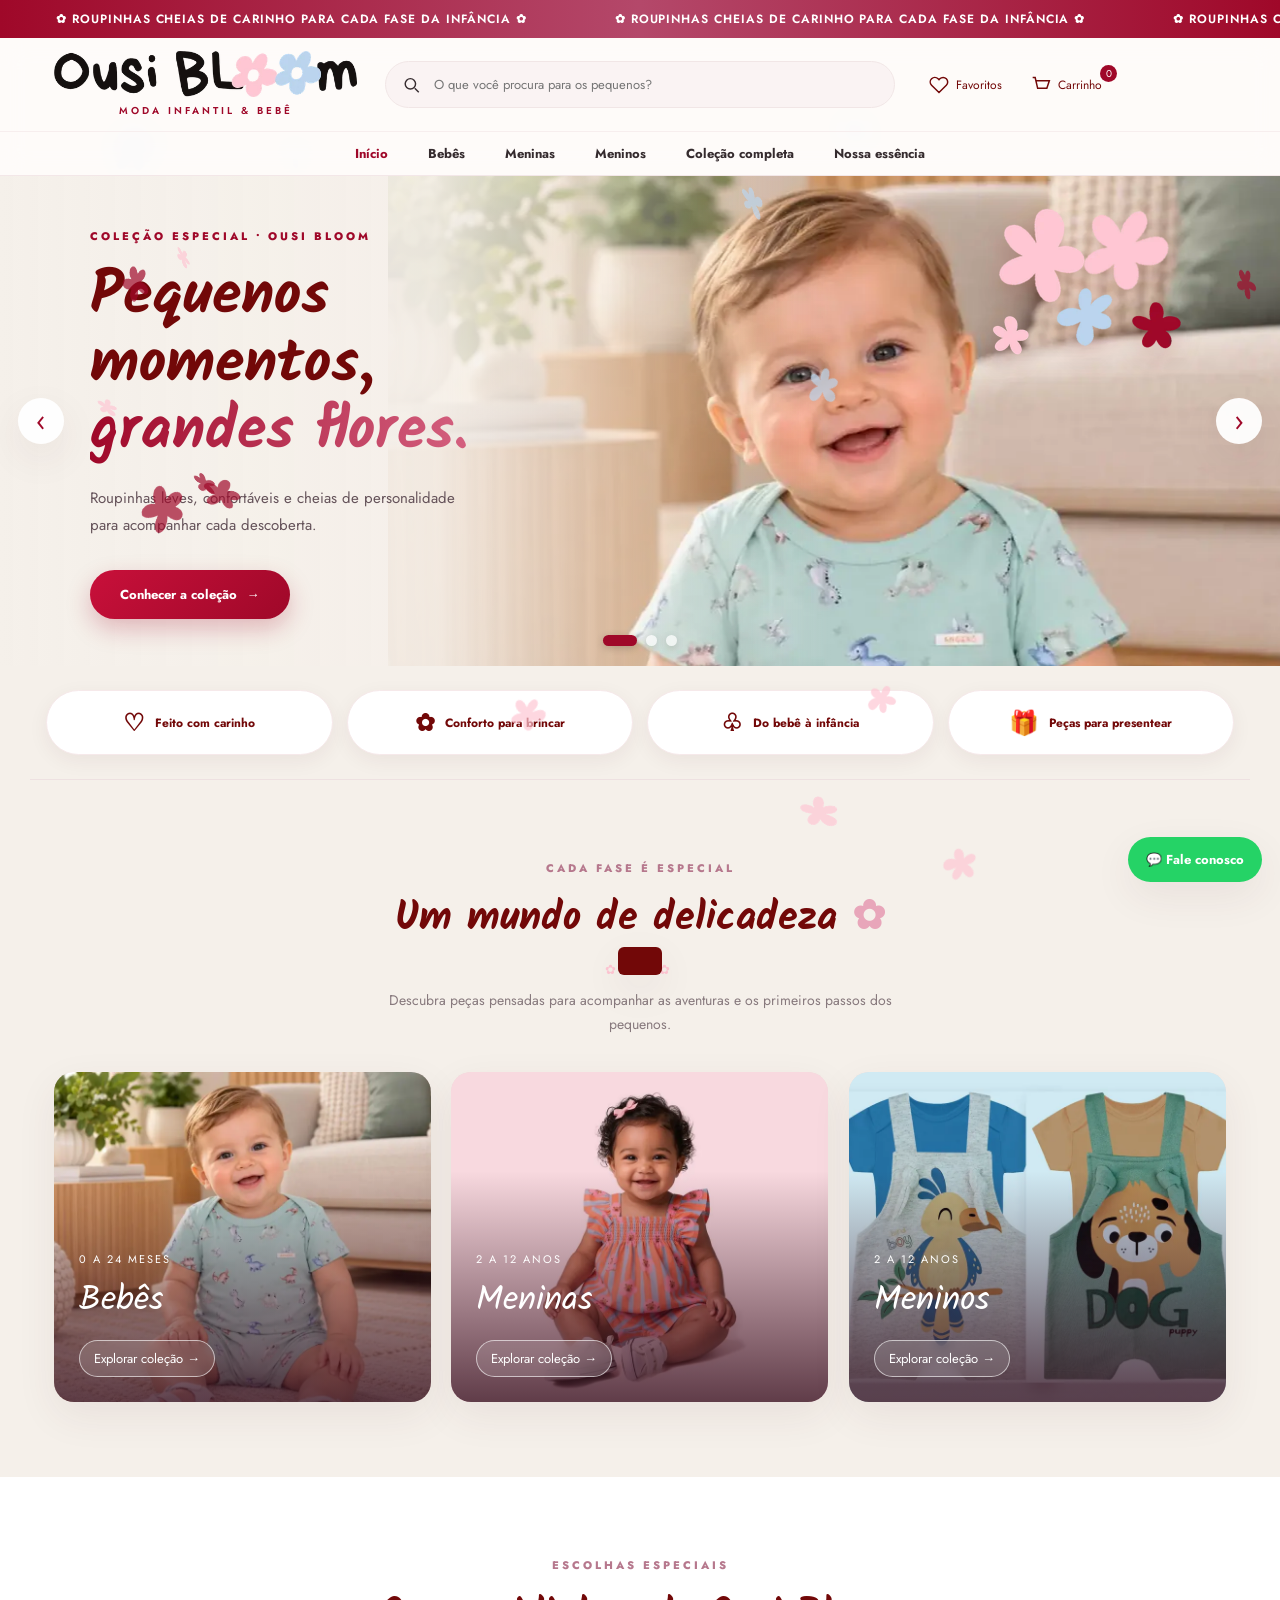
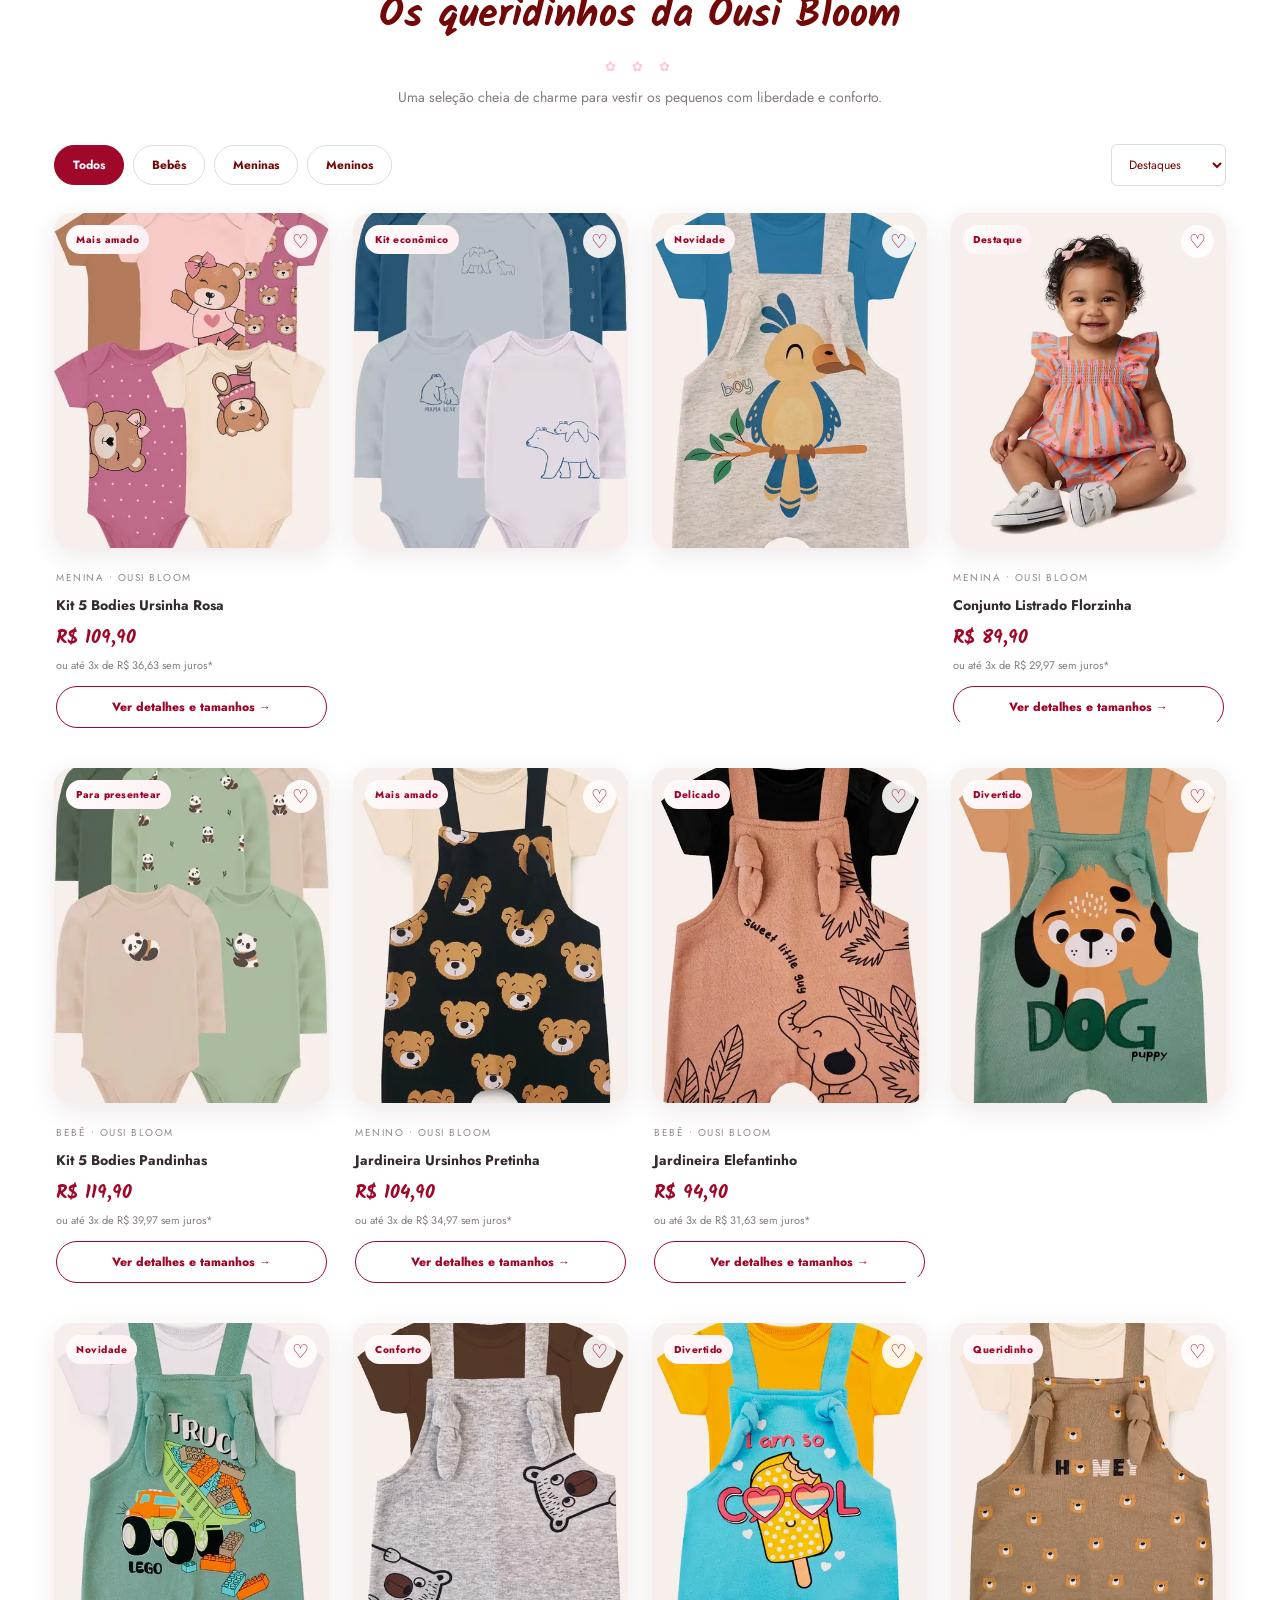
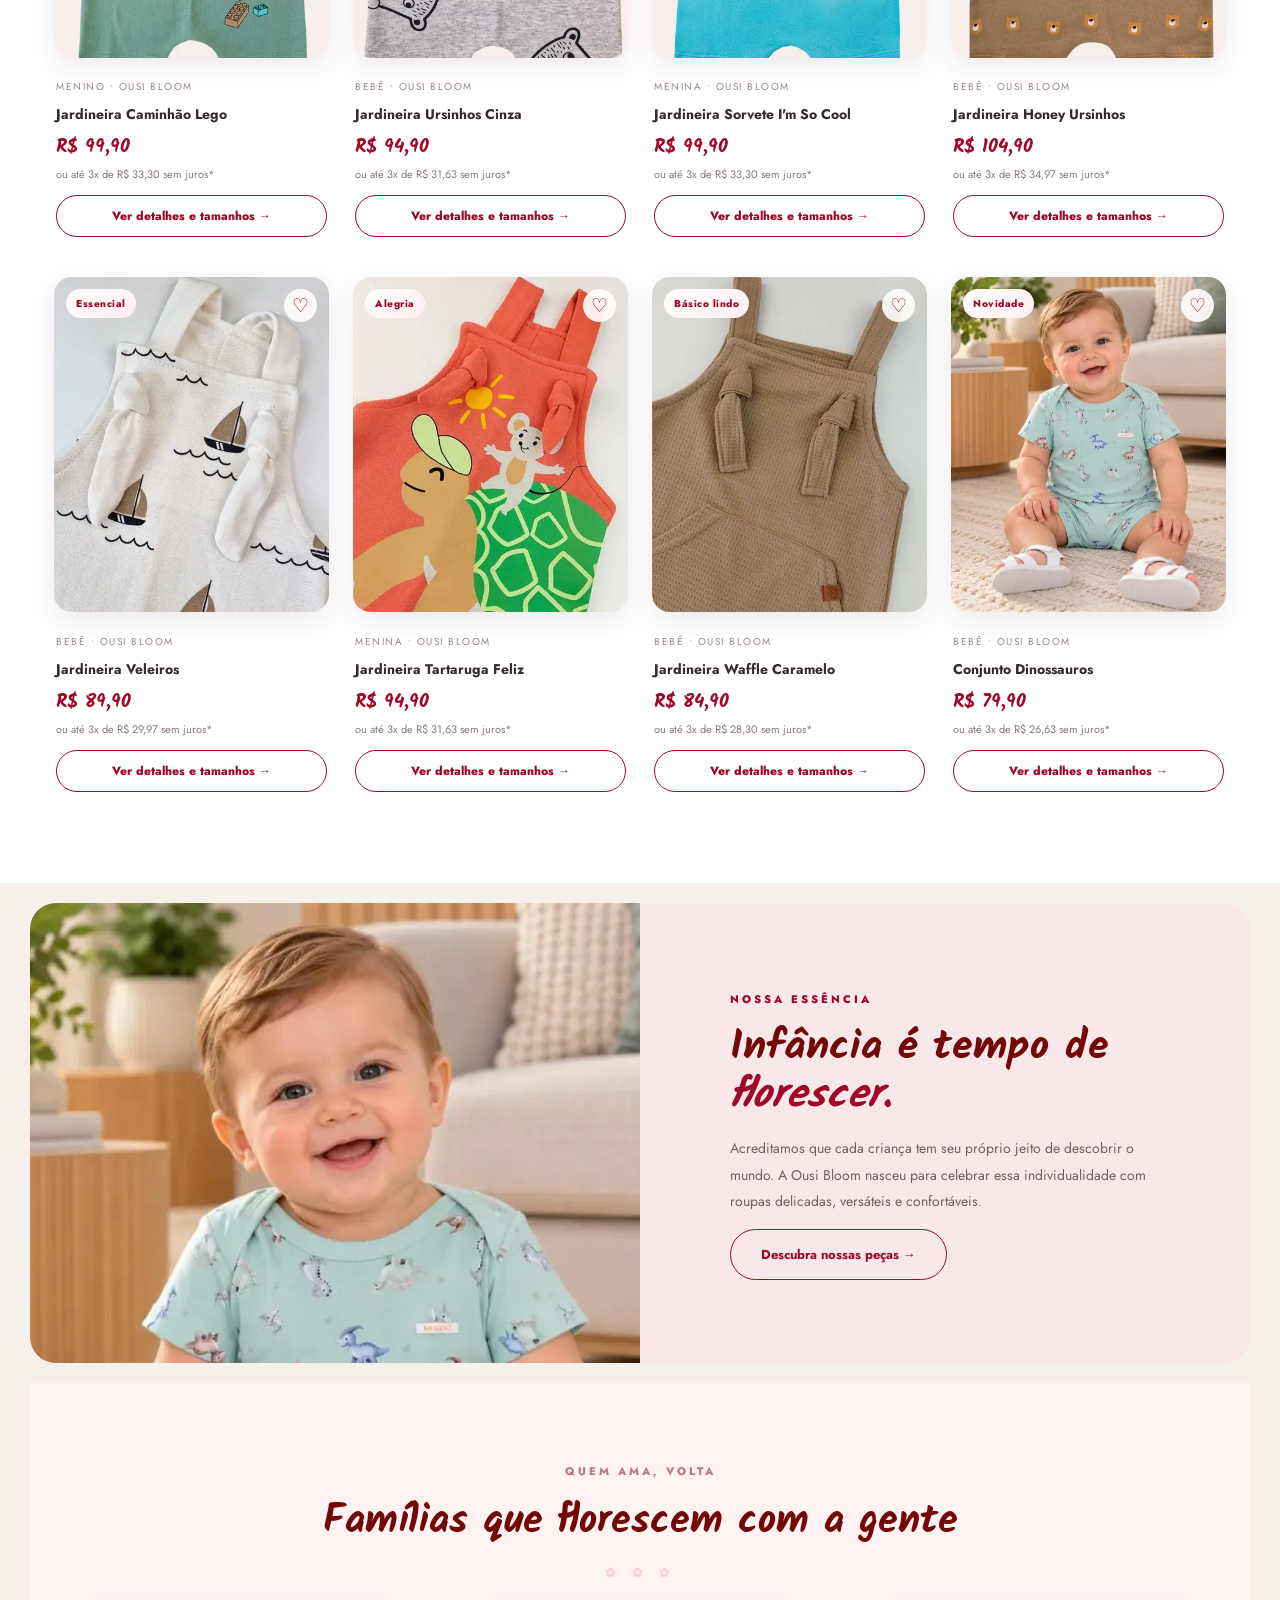
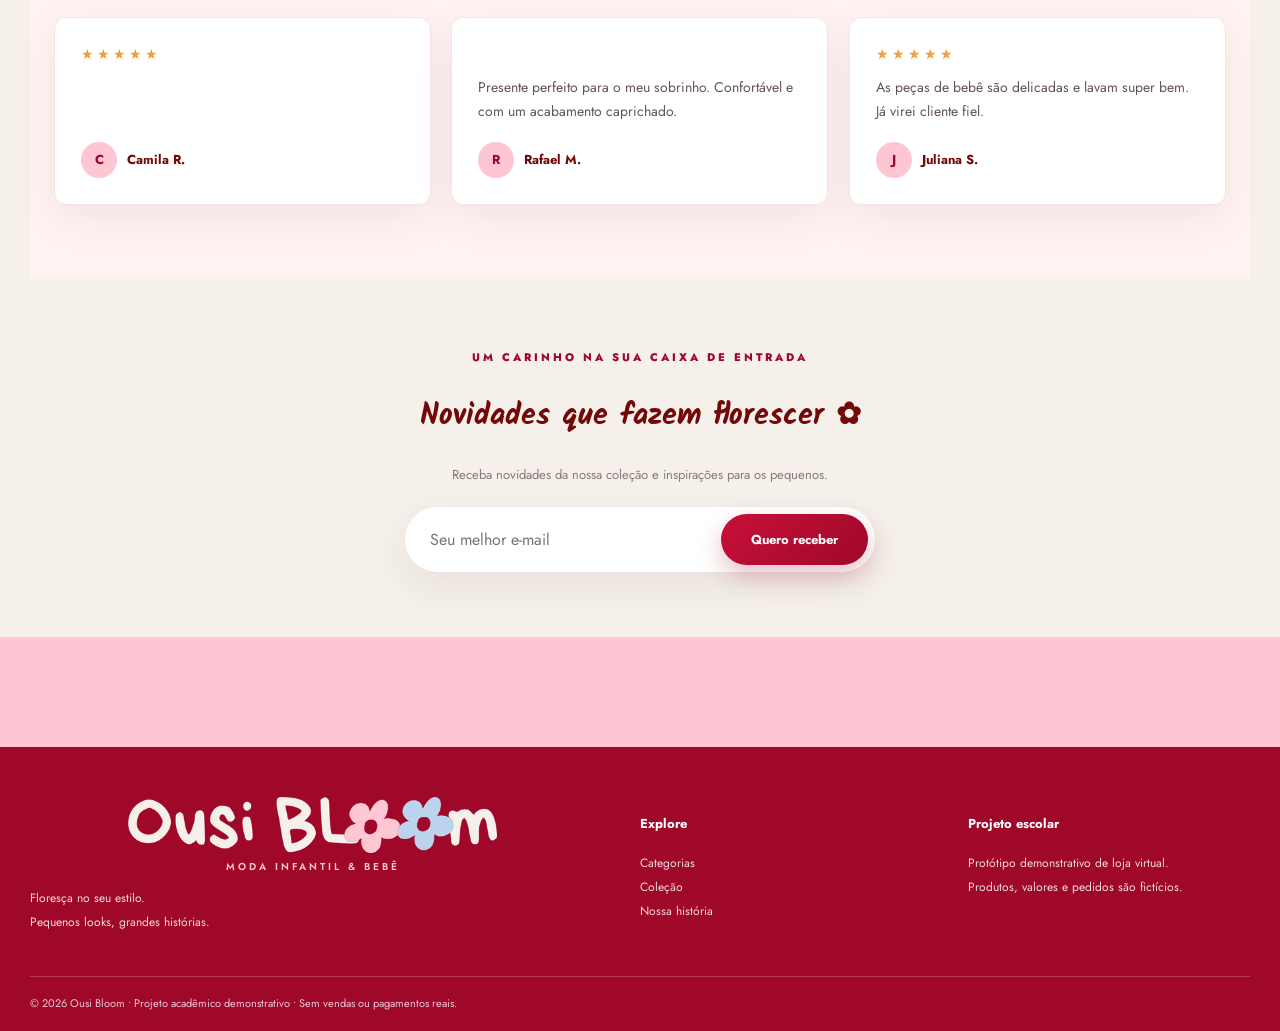
==== commit 7aff8773: "subindogotoso" ====
--- a/index.html
+++ b/index.html
@@ -1,133 +1,564 @@
-<!doctype html>
-<html lang="pt-BR"><head><meta charset="UTF-8"><meta name="viewport" content="width=device-width, initial-scale=1"><meta name="theme-color" content="#f5f0ea"><title>Ousi Bloom | Moda infantil & bebê</title><link rel="preconnect" href="https://fonts.googleapis.com"><link rel="preconnect" href="https://fonts.gstatic.com" crossorigin><link href="https://fonts.googleapis.com/css2?family=Jost:wght@400;500;600;700&family=Kalam:wght@400;700&family=Playfair+Display:ital,wght@0,500;0,600;1,500&family=Cormorant+Garamond:ital,wght@0,500;0,600;0,700;1,500;1,600&display=swap" rel="stylesheet"><style>
-:root{--wine:#9f0829;--deep:#720808;--pink:#fec6d3;--blue:#bad4ed;--cream:#f5f0ea;--ink:#352b2e;--muted:#87797d;--border:#eee1e1;--shadow:0 14px 40px #54233313}*{box-sizing:border-box}html{scroll-behavior:smooth}body{margin:0;background:var(--cream);color:var(--ink);font-family:'Jost',Arial,sans-serif}button,input,select{font:inherit}button{cursor:pointer}a{text-decoration:none;color:inherit}.announcement{background:var(--wine);color:white;text-align:center;font-size:12px;letter-spacing:.08em;padding:10px 12px}.header{background:#fffdfc;position:sticky;top:0;z-index:30;border-bottom:1px solid #f3e7e8}.header-main{max-width:1220px;margin:auto;display:flex;align-items:center;gap:28px;padding:13px 24px}.logo{font:700 42px 'Kalam',cursive;letter-spacing:-3px;white-space:nowrap;color:#241e20;line-height:1}.logo small{display:block;font:600 10px 'Jost',sans-serif;text-align:center;letter-spacing:3px;color:var(--wine);margin-top:4px}.flower{display:inline-flex;align-items:center;justify-content:center;font-size:35px;letter-spacing:-8px;vertical-align:2px;margin-right:7px}.flower i{font-style:normal;color:#fec6d3;text-shadow:0 0 0 #fec6d3}.flower i+ i{color:#9fd4ec}.search{flex:1;display:flex;align-items:center;background:#faf3f3;border:1px solid #f1e6e6;border-radius:40px;padding:0 16px;max-width:510px}.search input{background:transparent;border:0;outline:0;width:100%;padding:13px;font-size:13px}.search svg,.header-actions svg{width:20px;height:20px;stroke:currentColor;fill:none;stroke-width:1.8}.header-actions{display:flex;gap:17px;align-items:center}.iconbtn{border:0;background:transparent;color:var(--deep);display:flex;align-items:center;gap:7px;font-size:12px}.cart-icon{position:relative}.count{position:absolute;right:-9px;top:-9px;background:var(--wine);color:white;border-radius:50%;font-size:10px;min-width:17px;height:17px;display:grid;place-items:center}.nav{display:flex;align-items:center;justify-content:center;gap:40px;border-top:1px solid #f7eeee;padding:12px;white-space:nowrap;font-size:13px;font-weight:700}.nav a:hover,.nav a.active{color:var(--wine)}.hero{position:relative;min-height:490px;background:#f7ebe6;overflow:hidden;display:grid;grid-template-columns:1fr 1.15fr}.hero:before{content:'';position:absolute;inset:0;background:linear-gradient(90deg,#f5f0ea 0%,#f5f0eaee 34%,transparent 65%);z-index:1;pointer-events:none}.hero-image{position:absolute;inset:0 0 0 32%;width:68%;height:100%;object-fit:cover;object-position:center 38%}.hero-copy{z-index:2;position:relative;align-self:center;margin-left:max(7vw,28px);max-width:510px;padding:40px 0}.eyebrow{font-size:11px;text-transform:uppercase;letter-spacing:3px;color:var(--wine);font-weight:800}.hero h1{font:500 clamp(47px,5.4vw,78px)/1.02 'Kalam',cursive;color:var(--deep);margin:18px 0}.hero h1 em{font-style:italic;color:var(--wine)}.hero p{font-size:15px;line-height:1.8;max-width:365px;color:#65535a}.btn{border:0;background:var(--wine);color:white;padding:15px 25px;border-radius:5px;font-weight:700;font-size:13px;display:inline-flex;align-items:center;justify-content:center;gap:10px;transition:.2s}.btn:hover{background:#7a0620;transform:translateY(-2px)}.btn.outline{background:transparent;color:var(--wine);border:1px solid var(--wine)}.btn.light{background:white;color:var(--wine)}.hero .btn{margin-top:16px}.hero-decor{font-size:65px;color:#e9a8bd;position:absolute;z-index:2;top:18px;left:41%;opacity:.8}.features{display:grid;grid-template-columns:repeat(4,1fr);max-width:1220px;margin:auto;padding:24px 16px;border-bottom:1px solid var(--border);gap:16px}.feature{display:flex;align-items:center;justify-content:center;gap:10px;font-size:12px;font-weight:700;color:var(--deep)}.feature span{font-size:24px}.section{max-width:1220px;margin:auto;padding:75px 24px}.section-head{text-align:center;margin-bottom:35px}.section-head .eyebrow{color:#b6788d}.section h2{font:500 clamp(32px,4vw,46px) 'Kalam',cursive;color:var(--deep);margin:8px 0}.section-head p{font-size:14px;color:var(--muted);margin:10px auto;max-width:530px;line-height:1.7}.categories{display:grid;grid-template-columns:repeat(3,1fr);gap:20px}.category{height:330px;position:relative;overflow:hidden;border-radius:10px;background:#ead8d7;cursor:pointer}.category img{width:100%;height:100%;object-fit:cover;transition:transform .45s}.category:hover img{transform:scale(1.06)}.category:after{content:'';position:absolute;inset:40% 0 0;background:linear-gradient(transparent,#27181bbb)}.category-info{position:absolute;bottom:25px;left:25px;z-index:1;color:white}.category-info small{font-size:11px;letter-spacing:2px;text-transform:uppercase}.category-info h3{font:500 34px 'Kalam',cursive;margin:5px 0 12px}.category-info span{font-size:13px;border-bottom:1px solid white;padding-bottom:5px}.product-area{background:#fff}.toolbar{display:flex;justify-content:space-between;gap:14px;align-items:center;margin:22px 0 27px;flex-wrap:wrap}.filters{display:flex;gap:9px;flex-wrap:wrap}.chip{background:#fff;border:1px solid #e7d8dc;border-radius:40px;padding:10px 18px;font-size:12px;color:var(--deep);font-weight:700}.chip.selected,.chip:hover{background:var(--wine);color:white;border-color:var(--wine)}.sort{border:1px solid #e7d8dc;padding:10px 13px;background:#fff;border-radius:6px;color:var(--deep);font-size:12px}.products{display:grid;grid-template-columns:repeat(4,1fr);gap:24px}.product{min-width:0}.product-image{position:relative;overflow:hidden;background:#f6edec;border-radius:9px;aspect-ratio:3/3.65}.product-image img{width:100%;height:100%;object-fit:cover;transition:transform .4s}.product:hover .product-image img{transform:scale(1.055)}.tag{position:absolute;top:12px;left:12px;background:#fffdfc;color:var(--wine);font-size:10px;font-weight:800;letter-spacing:.5px;padding:7px 10px;border-radius:3px}.heart{position:absolute;top:12px;right:12px;width:33px;height:33px;border-radius:50%;border:0;background:#fffdfce8;font-size:19px;color:var(--wine)}.heart.liked{background:var(--wine);color:white}.product-details{padding:16px 2px}.product-details small{font-size:10px;color:#9a858a;text-transform:uppercase;letter-spacing:1.5px}.product-details h3{font-size:14px;margin:8px 0;font-weight:700}.price{font-weight:800;color:var(--wine);font-size:17px}.installment{font-size:11px;color:var(--muted);margin:4px 0 13px}.add{width:100%;border:1px solid var(--wine);color:var(--wine);background:transparent;border-radius:5px;padding:11px;font-size:12px;font-weight:800}.add:hover{background:var(--wine);color:white}.editorial{background:#f8e8e9;display:grid;grid-template-columns:1fr 1fr;align-items:center;overflow:hidden}.editorial img{width:100%;height:420px;object-fit:cover;object-position:center}.editorial-copy{padding:55px clamp(25px,7vw,110px)}.editorial-copy h2{font:500 46px/1.15 'Kalam',cursive;color:var(--deep);margin:15px 0}.editorial-copy p{line-height:1.9;color:#735c63;font-size:14px;max-width:440px}.newsletter{text-align:center;padding:65px 20px;background:#fff}.newsletter h2{font:500 35px 'Kalam',cursive;color:var(--deep)}.newsletter p{font-size:13px;color:var(--muted)}.newsletter form{display:flex;max-width:470px;margin:23px auto 0;gap:8px}.newsletter input{flex:1;min-width:0;border:1px solid var(--border);padding:14px;border-radius:5px}.footer{background:#9f0829;color:#fff;padding:50px 24px 20px}.footer-inner{max-width:1220px;margin:auto;display:grid;grid-template-columns:2fr 1fr 1fr;gap:45px}.footer .logo{color:#fff}.footer .logo small{color:#ffdce4}.footer p,.footer a{color:#f2d9e0;font-size:12px;line-height:2}.footer h4{font-size:13px}.copyright{max-width:1220px;margin:30px auto 0;border-top:1px solid #ffffff36;padding-top:18px;font-size:11px;color:#ebcad4}.overlay{position:fixed;inset:0;background:#2113199c;z-index:49;display:none}.overlay.show{display:block}.drawer{position:fixed;right:0;top:0;bottom:0;width:min(440px,100%);background:#fff;z-index:50;transform:translateX(110%);transition:transform .3s;display:flex;flex-direction:column;box-shadow:var(--shadow)}.drawer.show{transform:translateX(0)}.drawer-head{padding:24px;border-bottom:1px solid var(--border);display:flex;align-items:center;justify-content:space-between}.drawer-head h3{margin:0;font:500 26px 'Kalam',cursive}.close{border:0;background:transparent;font-size:27px;color:var(--deep)}.drawer-body{padding:20px 24px;overflow:auto;flex:1}.cart-item{display:flex;gap:15px;border-bottom:1px solid var(--border);padding:14px 0}.cart-item img{width:80px;height:96px;object-fit:cover;border-radius:5px}.cart-item h4{margin:0 0 5px;font-size:13px}.cart-item p{font-size:12px;color:var(--muted);margin:4px 0}.qty{display:flex;align-items:center;gap:12px;margin-top:10px}.qty button{border:1px solid var(--border);background:#fff;width:25px;height:25px;border-radius:4px}.drawer-bottom{padding:24px;border-top:1px solid var(--border)}.total{display:flex;justify-content:space-between;font-size:17px;font-weight:800;margin-bottom:18px}.drawer-bottom .btn{width:100%}.empty{text-align:center;padding:80px 10px;color:var(--muted)}.empty strong{display:block;color:var(--deep);font-size:18px;margin:10px}.modal{position:fixed;top:50%;left:50%;transform:translate(-50%,-45%);z-index:55;background:#fff;width:min(790px,calc(100% - 24px));border-radius:10px;display:none;max-height:92vh;overflow:auto;box-shadow:0 25px 80px #0004}.modal.show{display:block;transform:translate(-50%,-50%)}.modal-grid{display:grid;grid-template-columns:1fr 1fr}.modal-grid>img{width:100%;height:100%;max-height:560px;object-fit:cover}.modal-info{padding:35px}.modal-info h2{font:500 31px 'Kalam',cursive;color:var(--deep)}.modal-info p{font-size:13px;color:var(--muted);line-height:1.7}.sizes{display:flex;gap:7px;flex-wrap:wrap;margin:12px 0 24px}.size{border:1px solid #dfcdd1;background:white;padding:10px 13px;border-radius:4px}.size.selected{background:var(--wine);color:#fff;border-color:var(--wine)}.modal-close{position:absolute;top:10px;right:13px;z-index:1;background:white;border-radius:50%;width:34px;height:34px}.checkout{padding:35px}.checkout h2{font:500 31px 'Kalam',cursive;color:var(--deep)}.checkout .fields{display:grid;grid-template-columns:1fr 1fr;gap:12px}.checkout label{font-size:12px;font-weight:700}.checkout input,.checkout select{width:100%;margin-top:7px;padding:12px;border:1px solid #e4d6d9;border-radius:5px}.checkout .btn{margin-top:20px}.toast{position:fixed;bottom:25px;left:50%;transform:translateX(-50%) translateY(100px);background:var(--deep);color:white;padding:14px 22px;border-radius:6px;z-index:80;font-size:13px;transition:.3s;box-shadow:var(--shadow)}.toast.show{transform:translateX(-50%) translateY(0)}.no-results{text-align:center;padding:50px;color:var(--muted);grid-column:1/-1}.mobile-menu{display:none}
-@media(max-width:850px){.header-main{gap:12px;padding:13px 17px;flex-wrap:wrap}.logo{font-size:34px}.search{order:3;flex-basis:100%;max-width:none}.header-actions{margin-left:auto}.header-actions .label{display:none}.nav{overflow-x:auto;justify-content:flex-start;gap:22px;padding:12px 18px}.hero{min-height:420px;grid-template-columns:1fr}.hero-image{left:26%;width:74%}.hero-copy{margin-left:5vw;max-width:50%}.hero h1{font-size:48px}.hero p{font-size:13px}.features{grid-template-columns:repeat(2,1fr)}.categories{gap:10px}.category{height:260px}.category-info{left:14px;bottom:17px}.category-info h3{font-size:26px}.products{grid-template-columns:repeat(2,1fr);gap:18px}.section{padding:55px 17px}.editorial-copy{padding:30px}.editorial-copy h2{font-size:35px}}
-@media(max-width:520px){.announcement{font-size:10px}.logo{font-size:30px}.flower{font-size:24px;letter-spacing:-6px}.header-actions{gap:9px}.iconbtn{padding:3px}.hero{min-height:565px;display:block}.hero:before{background:linear-gradient(180deg,#fff3ec 0%,#fff3ecdf 31%,transparent 72%)}.hero-image{inset:160px 0 0;width:100%;height:405px;object-position:center}.hero-copy{margin:0;padding:32px 23px;max-width:100%}.hero h1{font-size:43px;margin:9px 0}.hero p{max-width:260px;line-height:1.5;margin:8px 0}.hero .btn{margin-top:8px;padding:12px 16px}.hero-decor{display:none}.features{padding:18px 10px;gap:17px 8px}.feature{font-size:10px;gap:6px}.feature span{font-size:19px}.categories{grid-template-columns:1fr;gap:14px}.category{height:225px}.category img{object-position:center 35%}.products{gap:14px}.product-details h3{font-size:12px}.price{font-size:15px}.product-image{aspect-ratio:3/4}.editorial{grid-template-columns:1fr}.editorial img{height:260px}.editorial-copy{padding:35px 24px}.footer-inner{grid-template-columns:1fr 1fr;gap:22px}.footer-inner>div:first-child{grid-column:1/-1}.newsletter form{flex-direction:column}.modal-grid{grid-template-columns:1fr}.modal-grid>img{height:230px}.modal-info{padding:22px}.checkout{padding:24px}.checkout .fields{grid-template-columns:1fr}}.reviews{background:#fff3f1}.rev-grid{display:grid;grid-template-columns:repeat(3,1fr);gap:20px}.rev{background:#fff;border-radius:12px;padding:26px;box-shadow:var(--shadow)}.rev .stars{color:#e9a13b;letter-spacing:3px;font-size:14px}.rev p{font-size:14px;line-height:1.7;color:#65535a;margin:12px 0 18px}.rev b{display:flex;align-items:center;gap:10px;font-size:13px;color:var(--deep)}.rev b i{width:36px;height:36px;border-radius:50%;display:grid;place-items:center;background:var(--pink);font-style:normal;color:var(--wine)}.wa{position:fixed;right:18px;bottom:18px;z-index:40;background:#25d366;color:#fff;border-radius:40px;padding:13px 18px;font-weight:700;font-size:13px;box-shadow:var(--shadow)}.product:hover .product-image{box-shadow:var(--shadow)}@media(max-width:850px){.rev-grid{grid-template-columns:1fr}}
-body{-webkit-font-smoothing:antialiased}.announcement{background:linear-gradient(90deg,#9f0829,#b4486a,#9f0829);font-weight:600}.header{background:#fffdfcdd;backdrop-filter:blur(14px);-webkit-backdrop-filter:blur(14px)}
-.btn{background:linear-gradient(135deg,#c8103a,#9f0829);border-radius:40px;padding:15px 30px;box-shadow:0 10px 24px #9f082940}.btn:hover{box-shadow:0 14px 30px #9f082955}.btn.outline,.btn.light{box-shadow:none}
-.hero-decor{animation:float 5s ease-in-out infinite}.hero h1 em{background:linear-gradient(90deg,#9f0829,#d4607f);-webkit-background-clip:text;background-clip:text;color:transparent}
-.features{gap:14px}.feature{background:#fff;border-radius:40px;padding:14px;box-shadow:0 6px 20px #54233310;border:1px solid #f6e9ea}
-.section-head h2:after{content:'✿  ✿  ✿';display:block;font:400 13px 'Jost';letter-spacing:6px;color:#e8a6ba;margin-top:10px}
-.category{border-radius:20px;box-shadow:var(--shadow)}.category:after{inset:30% 0 0;background:linear-gradient(transparent,#3a1523cc)}.category-info span{border:1px solid #fff9;border-radius:30px;padding:8px 14px;display:inline-block;backdrop-filter:blur(6px);background:#ffffff22}
-.product{animation:up .6s both}.product:nth-child(2){animation-delay:.07s}.product:nth-child(3){animation-delay:.14s}.product:nth-child(4){animation-delay:.21s}
-.product-image{border-radius:18px;box-shadow:0 8px 26px #5423331a;transition:.35s}.product:hover .product-image{transform:translateY(-6px);box-shadow:0 18px 40px #54233328}
-.product-image:after{content:'Ver detalhes';position:absolute;left:12px;right:12px;bottom:12px;background:#fffffff0;color:var(--wine);font-size:12px;font-weight:800;text-align:center;padding:11px;border-radius:30px;opacity:0;transform:translateY(10px);transition:.3s;pointer-events:none}.product:hover .product-image:after{opacity:1;transform:none}
-.tag{border-radius:30px;background:linear-gradient(135deg,#fffdfc,#fdeef2)}.add{border-radius:30px}.price{font-family:'Kalam',cursive;font-size:19px}
-.editorial{margin:20px auto;max-width:1220px;border-radius:26px}.editorial img{height:460px}.editorial-copy h2 em{color:var(--wine)}
-.rev{border:1px solid #f6e4e4;transition:.3s}.rev:hover{transform:translateY(-6px)}
-.newsletter{background:linear-gradient(135deg,#fdeef2,#e8f4f8)}.newsletter form{background:#fff;padding:7px;border-radius:50px;box-shadow:var(--shadow)}.newsletter input{border:0;outline:0;background:transparent;padding-left:18px}
-.footer{background:linear-gradient(160deg,#6b2740,#4a1b2c)}
-.rv{opacity:0;transform:translateY(26px);transition:opacity .8s,transform .8s}.rv.in{opacity:1;transform:none}
-@keyframes float{50%{transform:translateY(-14px) rotate(12deg)}}@keyframes up{from{opacity:0;transform:translateY(22px)}}
-@media(prefers-reduced-motion:reduce){*{animation:none!important;transition:none!important}.rv{opacity:1;transform:none}}
-@media(max-width:520px){.editorial{margin:10px;border-radius:20px}.feature{border-radius:16px}}
-.flower{font-size:35px;letter-spacing:0;vertical-align:-.06em}.flower svg{width:1.75em;height:.9em;display:block;overflow:visible}
-.hero-decor{top:26px;left:auto;right:7%;width:210px;opacity:1}.hero-decor svg{width:100%;display:block}
-.hero h1,.section h2,.editorial-copy h2,.newsletter h2{font-weight:600}.hero h1{font-size:clamp(52px,6vw,86px)}
-.newsletter{background-image:linear-gradient(#f5f0eaea,#f5f0eaea),var(--flowers);background-size:auto,460px}
-.footer{background:#9f0829}.footer .logo small{color:#fec6d3}
-.section-head h2:after{color:#fec6d3}
-.carousel{position:relative;overflow:hidden}.slide{transition:opacity 1s}.slide:not(.on){position:absolute;inset:0;opacity:0;pointer-events:none}.slide.on .hero-image{animation:kb 9s ease-out both}
-.car-btn{position:absolute;top:50%;z-index:6;width:46px;height:46px;border-radius:50%;border:0;background:#fffffff0;color:var(--wine);font-size:28px;line-height:1;box-shadow:var(--shadow);transform:translateY(-50%);transition:.2s}.car-btn:hover{background:var(--wine);color:#fff}.prev{left:18px}.next{right:18px}
-.dots{position:absolute;bottom:20px;left:0;right:0;z-index:6;display:flex;justify-content:center;gap:9px}.dots button{width:11px;height:11px;border-radius:20px;border:0;background:#fff;opacity:.7;padding:0;transition:.3s;box-shadow:0 2px 8px #0003}.dots button.on{width:34px;background:var(--wine);opacity:1}
-@keyframes kb{from{transform:scale(1.1)}to{transform:scale(1)}}@media(max-width:520px){.car-btn{width:36px;height:36px;top:auto;bottom:12px;transform:none}.prev{left:12px}.next{right:12px}}
-#petals{position:fixed;inset:0;width:100%;height:100%;pointer-events:none;z-index:20}#prog{position:fixed;top:0;left:0;height:4px;width:0;z-index:90;background:linear-gradient(90deg,#fec6d3,#bad4ed,#9f0829);border-radius:0 4px 4px 0}
-.announcement{overflow:hidden;white-space:nowrap}.mq{display:inline-block;animation:mq 45s linear infinite}.mq span{padding:0 44px}@keyframes mq{to{transform:translateX(-50%)}}
-@keyframes kb{from{transform:scale(1.12)}to{transform:scale(1.05)}}
-.hero-decor{perspective:700px}.hero-decor svg{animation:swing 6s ease-in-out infinite alternate;filter:drop-shadow(0 14px 14px #54233328)}@keyframes swing{from{transform:rotateY(-30deg) rotateX(8deg)}to{transform:rotateY(30deg) rotateX(-8deg)}}
-.product-image,.category,.rev{transform-style:preserve-3d;will-change:transform}.rev{position:relative}.category.rv.in,.rev.rv.in{transition:transform .2s,opacity .8s}.product-image{transition:transform .2s,box-shadow .35s}
-.product-image:before,.category:before,.rev:before{content:'';position:absolute;inset:0;border-radius:inherit;background:radial-gradient(circle at var(--mx,50%) var(--my,50%),#ffffff66,transparent 55%);opacity:0;transition:opacity .3s;pointer-events:none;z-index:2}.product-image:hover:before,.category:hover:before,.rev:hover:before{opacity:1}
-.flower svg{transition:transform .9s cubic-bezier(.3,1.6,.5,1)}.logo:hover .flower svg{transform:rotate(360deg) scale(1.15)}
-.count.pop{animation:pop .55s}@keyframes pop{40%{transform:scale(1.9) rotate(12deg)}}.iconbtn.cart-icon.pop svg{animation:wig .55s}@keyframes wig{25%{transform:rotate(-18deg)}60%{transform:rotate(14deg)}}
-.modal.show{animation:m3d .45s cubic-bezier(.2,.9,.3,1.2)}@keyframes m3d{from{opacity:0;transform:translate(-50%,-44%) perspective(900px) rotateX(-16deg) scale(.9)}}
-.btn:active{transform:translateY(1px) scale(.97)}.heart{transition:.25s}.heart:hover{transform:scale(1.2) rotate(-8deg)}.heart.liked{animation:beat .5s}@keyframes beat{50%{transform:scale(1.4)}}
-.feature span{display:inline-block;animation:bob 3s ease-in-out infinite}.feature:nth-child(2) span{animation-delay:.4s}.feature:nth-child(3) span{animation-delay:.8s}.feature:nth-child(4) span{animation-delay:1.2s}@keyframes bob{50%{transform:translateY(-5px) rotate(8deg)}}
-@media(prefers-reduced-motion:reduce){#petals{display:none}}
-.logo-img{display:block;height:46px;width:auto;margin:0 auto;transition:transform .4s cubic-bezier(.3,1.6,.5,1)}.logo:hover .logo-img{transform:rotate(-2deg) scale(1.05)}.footer .logo-img{height:56px}.logo small{margin-top:6px}
-.hero-decor img{width:100%;display:block;animation:swing 6s ease-in-out infinite alternate;filter:drop-shadow(0 12px 12px #72080826)}
-.hero h1,.section h2,.editorial-copy h2,.newsletter h2{font-family:'Kalam',cursive;font-weight:700}.hero h1{font-size:clamp(40px,4.7vw,66px);line-height:1.12}.hero h1 em{font-style:normal}.section h2{font-size:clamp(28px,3.4vw,40px)}.editorial-copy h2{font-size:clamp(30px,3.4vw,42px)}.newsletter h2{font-size:30px}.drawer-head h3,.modal-info h2,.checkout h2{font-family:'Kalam',cursive;font-weight:700}
-.band{height:110px;background:#fec6d3 var(--flowers) 0 -40px/560px}
-</style></head><body>
-<div id="prog"></div><div class="announcement">✿ ROUPINHAS CHEIAS DE CARINHO PARA CADA FASE DA INFÂNCIA ✿</div>
-<header class="header"><div class="header-main"><a href="#inicio" class="logo" aria-label="Ousi Bloom"><img class="logo-img" alt="Ousi Bloom" src="[data-uri]"><small>MODA INFANTIL & BEBÊ</small></a><label class="search"><svg viewBox="0 0 24 24"><circle cx="10.5" cy="10.5" r="6.5"/><path d="m16 16 5 5"/></svg><input id="search" placeholder="O que você procura para os pequenos?" aria-label="Buscar produtos"></label><div class="header-actions"><button class="iconbtn" id="favBtn" title="Favoritos"><svg viewBox="0 0 24 24"><path d="M20.8 4.6a5.5 5.5 0 0 0-7.8 0L12 5.7l-1.1-1.1a5.5 5.5 0 0 0-7.8 7.8L12 21l8.8-8.6a5.5 5.5 0 0 0 0-7.8Z"/></svg><span class="label">Favoritos</span></button><button class="iconbtn cart-icon" id="openCart" title="Abrir carrinho"><svg viewBox="0 0 24 24"><path d="M2 3h3l3 13h11l3-9H6M9 21h.01M19 21h.01"/></svg><span class="label">Carrinho</span><span class="count" id="cartCount">0</span></button></div></div><nav class="nav"><a class="active" href="#inicio">Início</a><a href="#produtos" data-category="Bebê">Bebês</a><a href="#produtos" data-category="Menina">Meninas</a><a href="#produtos" data-category="Menino">Meninos</a><a href="#produtos" data-category="Todos">Coleção completa</a><a href="#sobre">Nossa essência</a></nav></header>
-<main><section class="carousel" id="inicio" aria-roledescription="carrossel"><div class="hero slide on"><img class="hero-image" data-k="banner" src="[data-uri]" alt="Bebê sorrindo usando conjunto de dinossauros"><span class="hero-decor"></span><div class="hero-copy"><span class="eyebrow">Coleção especial • Ousi Bloom</span><h1>Pequenos<br>momentos,<br><em>grandes flores.</em></h1><p>Roupinhas leves, confortáveis e cheias de personalidade para acompanhar cada descoberta.</p><a class="btn" href="#produtos">Conhecer a coleção <span>→</span></a></div></div><div class="hero slide"><img class="hero-image" data-k="slide2" src="[data-uri]" alt="Bebê sorrindo com conjunto listrado"><span class="hero-decor"></span><div class="hero-copy"><span class="eyebrow">Meninas • Primavera</span><h1>Estampas que<br><em>encantam</em><br>desde cedo.</h1><p>Conjuntinhos leves e delicados para sorrir, engatinhar e descobrir o mundo.</p><a class="btn" href="#produtos" data-category="Menina">Ver meninas <span>→</span></a></div></div><div class="hero slide"><img class="hero-image" data-k="slide3" src="[data-uri]" alt="Jardineiras infantis com estampas divertidas"><span class="hero-decor"></span><div class="hero-copy"><span class="eyebrow">Bebês & meninos</span><h1>Jardineiras<br>cheias de<br><em>personalidade.</em></h1><p>Estampas divertidas e malha macia para os pequenos aventureiros.</p><a class="btn" href="#produtos" data-category="Bebê">Ver coleção <span>→</span></a></div></div><button class="car-btn prev" aria-label="Anterior">‹</button><button class="car-btn next" aria-label="Próximo">›</button><div class="dots"><button class="on" aria-label="Slide 1"></button><button aria-label="Slide 2"></button><button aria-label="Slide 3"></button></div></section>
-<div class="features"><div class="feature"><span>♡</span> Feito com carinho</div><div class="feature"><span>✿</span> Conforto para brincar</div><div class="feature"><span>♧</span> Do bebê à infância</div><div class="feature"><span>🎁</span> Peças para presentear</div></div>
-<section class="section" id="categorias"><div class="section-head"><span class="eyebrow">Cada fase é especial</span><h2>Um mundo de delicadeza <span style="color:#e8a6ba">✿</span></h2><p>Descubra peças pensadas para acompanhar as aventuras e os primeiros passos dos pequenos.</p></div><div class="categories"><a class="category" href="#produtos" data-category="Bebê"><img data-k="bebe" src="[data-uri]" alt="Bebê sorrindo com roupa confortável" loading="lazy"><div class="category-info"><small>0 a 24 meses</small><h3>Bebês</h3><span>Explorar coleção →</span></div></a><a class="category" href="#produtos" data-category="Menina"><img data-k="menina" src="[data-uri]" alt="Bebê menina sorrindo com conjunto listrado" loading="lazy"><div class="category-info"><small>2 a 12 anos</small><h3>Meninas</h3><span>Explorar coleção →</span></div></a><a class="category" href="#produtos" data-category="Menino"><img data-k="menino" src="[data-uri]" alt="Jardineiras infantis para meninos" loading="lazy"><div class="category-info"><small>2 a 12 anos</small><h3>Meninos</h3><span>Explorar coleção →</span></div></a></div></section>
-<div class="product-area"><section class="section" id="produtos"><div class="section-head"><span class="eyebrow">Escolhas especiais</span><h2>Os queridinhos da Ousi Bloom</h2><p>Uma seleção cheia de charme para vestir os pequenos com liberdade e conforto.</p></div><div class="toolbar"><div class="filters" id="filters"><button class="chip selected" data-filter="Todos">Todos</button><button class="chip" data-filter="Bebê">Bebês</button><button class="chip" data-filter="Menina">Meninas</button><button class="chip" data-filter="Menino">Meninos</button></div><select class="sort" id="sort" aria-label="Ordenar produtos"><option value="featured">Destaques</option><option value="low">Menor preço</option><option value="high">Maior preço</option></select></div><div class="products" id="products"></div></section></div>
-<section class="editorial" id="sobre"><img data-k="banner" src="[data-uri]" alt="Crianças felizes usando a coleção Ousi Bloom" loading="lazy"><div class="editorial-copy"><span class="eyebrow">Nossa essência</span><h2>Infância é tempo de <em>florescer.</em></h2><p>Acreditamos que cada criança tem seu próprio jeito de descobrir o mundo. A Ousi Bloom nasceu para celebrar essa individualidade com roupas delicadas, versáteis e confortáveis.</p><a class="btn outline" href="#produtos">Descubra nossas peças →</a></div></section>
-<section class="section reviews" id="avaliacoes"><div class="section-head"><span class="eyebrow">Quem ama, volta</span><h2>Famílias que florescem com a gente</h2></div><div class="rev-grid"><div class="rev"><div class="stars">★★★★★</div><p>O vestido chegou lindo e o tecido é muito macio. Minha filha não quis tirar!</p><b><i>C</i>Camila R.</b></div><div class="rev"><div class="stars">★★★★★</div><p>Presente perfeito para o meu sobrinho. Confortável e com um acabamento caprichado.</p><b><i>R</i>Rafael M.</b></div><div class="rev"><div class="stars">★★★★★</div><p>As peças de bebê são delicadas e lavam super bem. Já virei cliente fiel.</p><b><i>J</i>Juliana S.</b></div></div></section>
-<section class="newsletter"><span class="eyebrow">Um carinho na sua caixa de entrada</span><h2>Novidades que fazem florescer ✿</h2><p>Receba novidades da nossa coleção e inspirações para os pequenos.</p><form id="newsletter"><input type="email" required placeholder="Seu melhor e-mail" aria-label="Seu e-mail"><button class="btn" type="submit">Quero receber</button></form></section></main>
-<div class="band"></div><footer class="footer"><div class="footer-inner"><div><div class="logo"><img class="logo-img" alt="Ousi Bloom" src="[data-uri]"><small>MODA INFANTIL & BEBÊ</small></div><p>Floresça no seu estilo.<br>Pequenos looks, grandes histórias.</p></div><div><h4>Explore</h4><p><a href="#categorias">Categorias</a><br><a href="#produtos">Coleção</a><br><a href="#sobre">Nossa história</a></p></div><div><h4>Projeto escolar</h4><p>Protótipo demonstrativo de loja virtual.<br>Produtos, valores e pedidos são fictícios.</p></div></div><div class="copyright">© 2026 Ousi Bloom • Projeto acadêmico demonstrativo • Sem vendas ou pagamentos reais.</div></footer>
-<div class="overlay" id="overlay"></div><aside class="drawer" id="drawer" aria-label="Carrinho de compras"><div class="drawer-head"><h3>Meu carrinho ♡</h3><button class="close" data-close aria-label="Fechar">×</button></div><div class="drawer-body" id="cartItems"></div><div class="drawer-bottom"><div class="total"><span>Subtotal</span><span id="subtotal">R$ 0,00</span></div><button class="btn" id="checkoutBtn">Continuar para finalizar →</button><p style="text-align:center;font-size:11px;color:#87797d">Simulação para apresentação escolar</p></div></aside>
-<div class="modal" id="productModal" role="dialog" aria-modal="true"><button class="close modal-close" data-close aria-label="Fechar">×</button><div id="productModalContent"></div></div><div class="modal" id="checkoutModal" role="dialog" aria-modal="true"><button class="close modal-close" data-close aria-label="Fechar">×</button><div class="checkout"><span class="eyebrow">Último passo</span><h2>Finalizar pedido ♡</h2><p style="font-size:13px;color:#87797d">Preencha os dados fictícios para demonstrar o fluxo de compra. Nenhum pagamento será realizado.</p><form id="checkoutForm"><div class="fields"><label>Nome completo<input required placeholder="Nome do cliente"></label><label>E-mail<input required type="email" placeholder="nome@exemplo.com"></label><label>CEP<input required placeholder="00000-000" maxlength="9"></label><label>Cidade<input required placeholder="Sua cidade"></label><label>Endereço<input required placeholder="Rua e número"></label><label>Forma de pagamento<select required><option>Pix (simulação)</option><option>Cartão (simulação)</option><option>Boleto (simulação)</option></select></label></div><button class="btn" type="submit">Confirmar pedido demonstrativo →</button></form></div></div><a class="wa" href="https://wa.me/5500000000000" target="_blank" rel="noopener">💬 Fale conosco</a><div class="toast" id="toast" role="status"></div>
-<script>
-
-const PH={"p1": "[data-uri]", "p2": "[data-uri]", "p3": "[data-uri]", "p4": "[data-uri]", "p5": "[data-uri]", "p6": "[data-uri]", "p7": "[data-uri]", "p8": "[data-uri]", "p9": "[data-uri]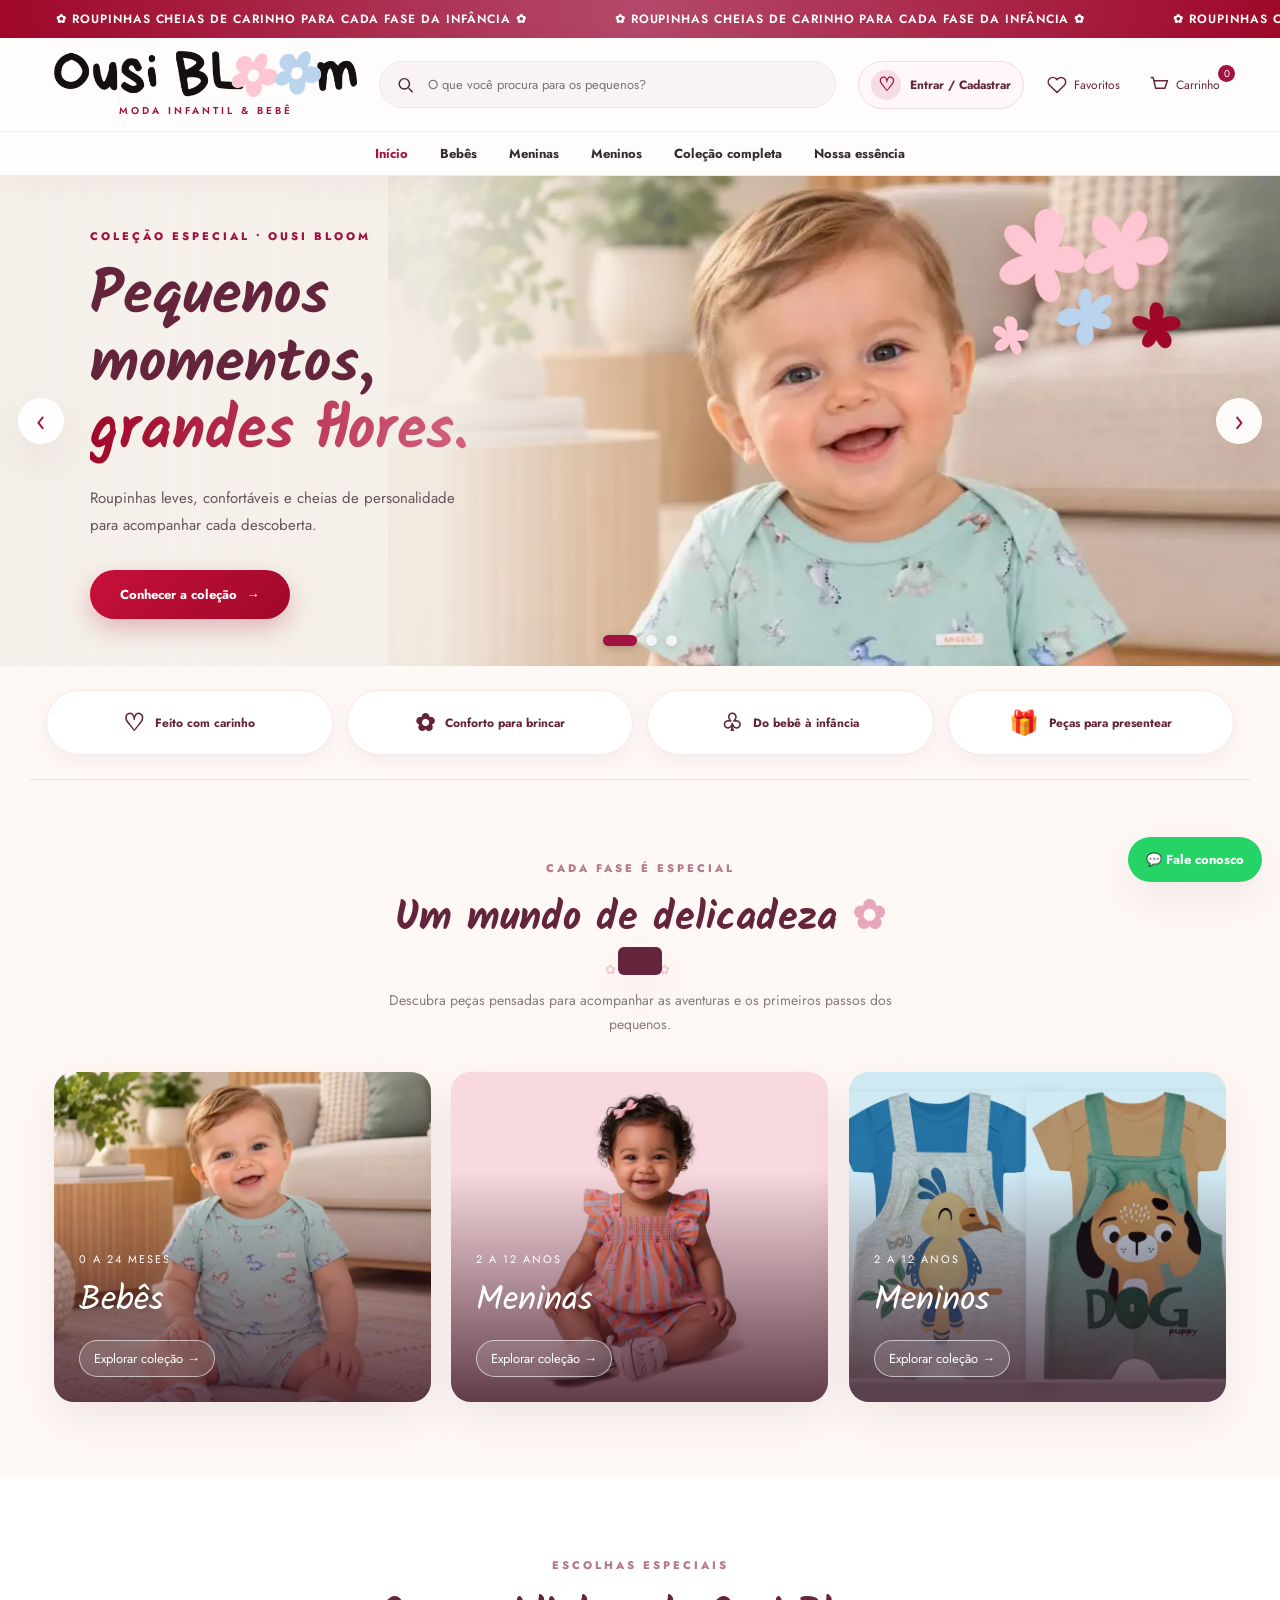
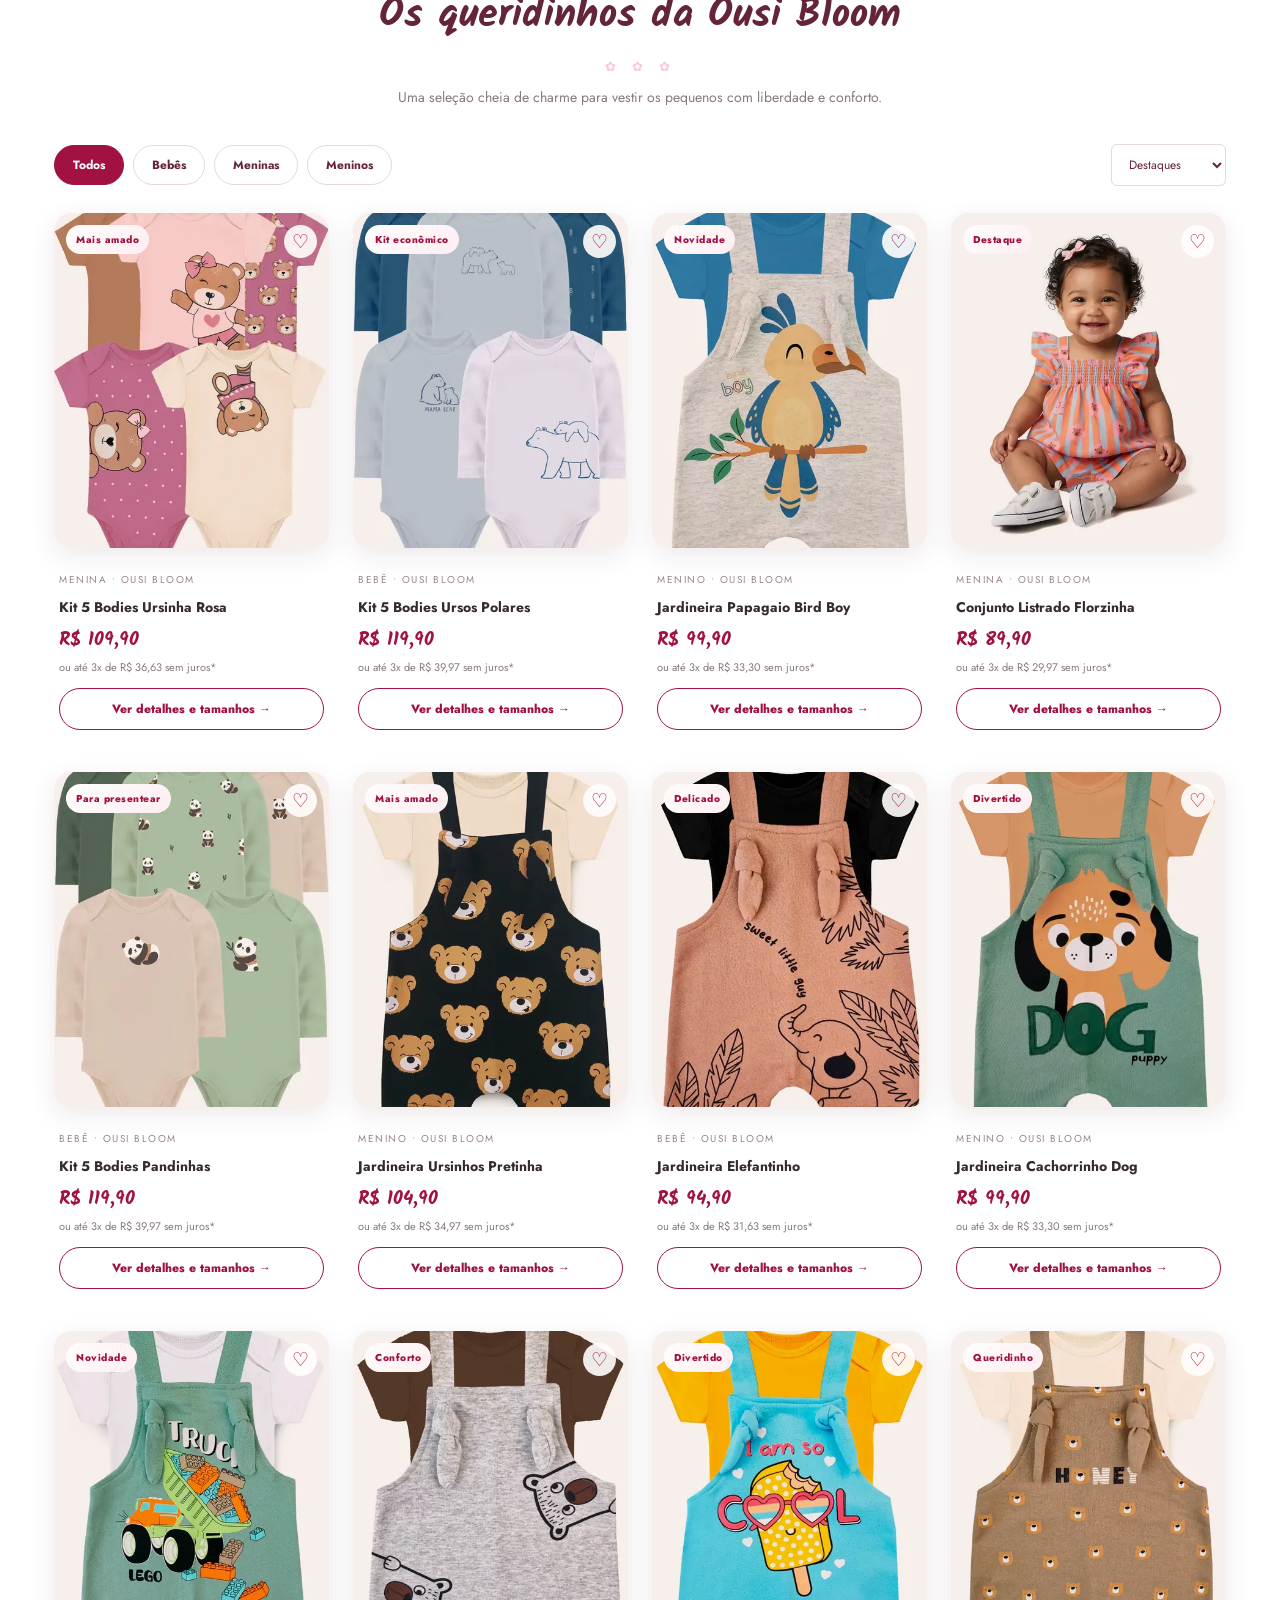
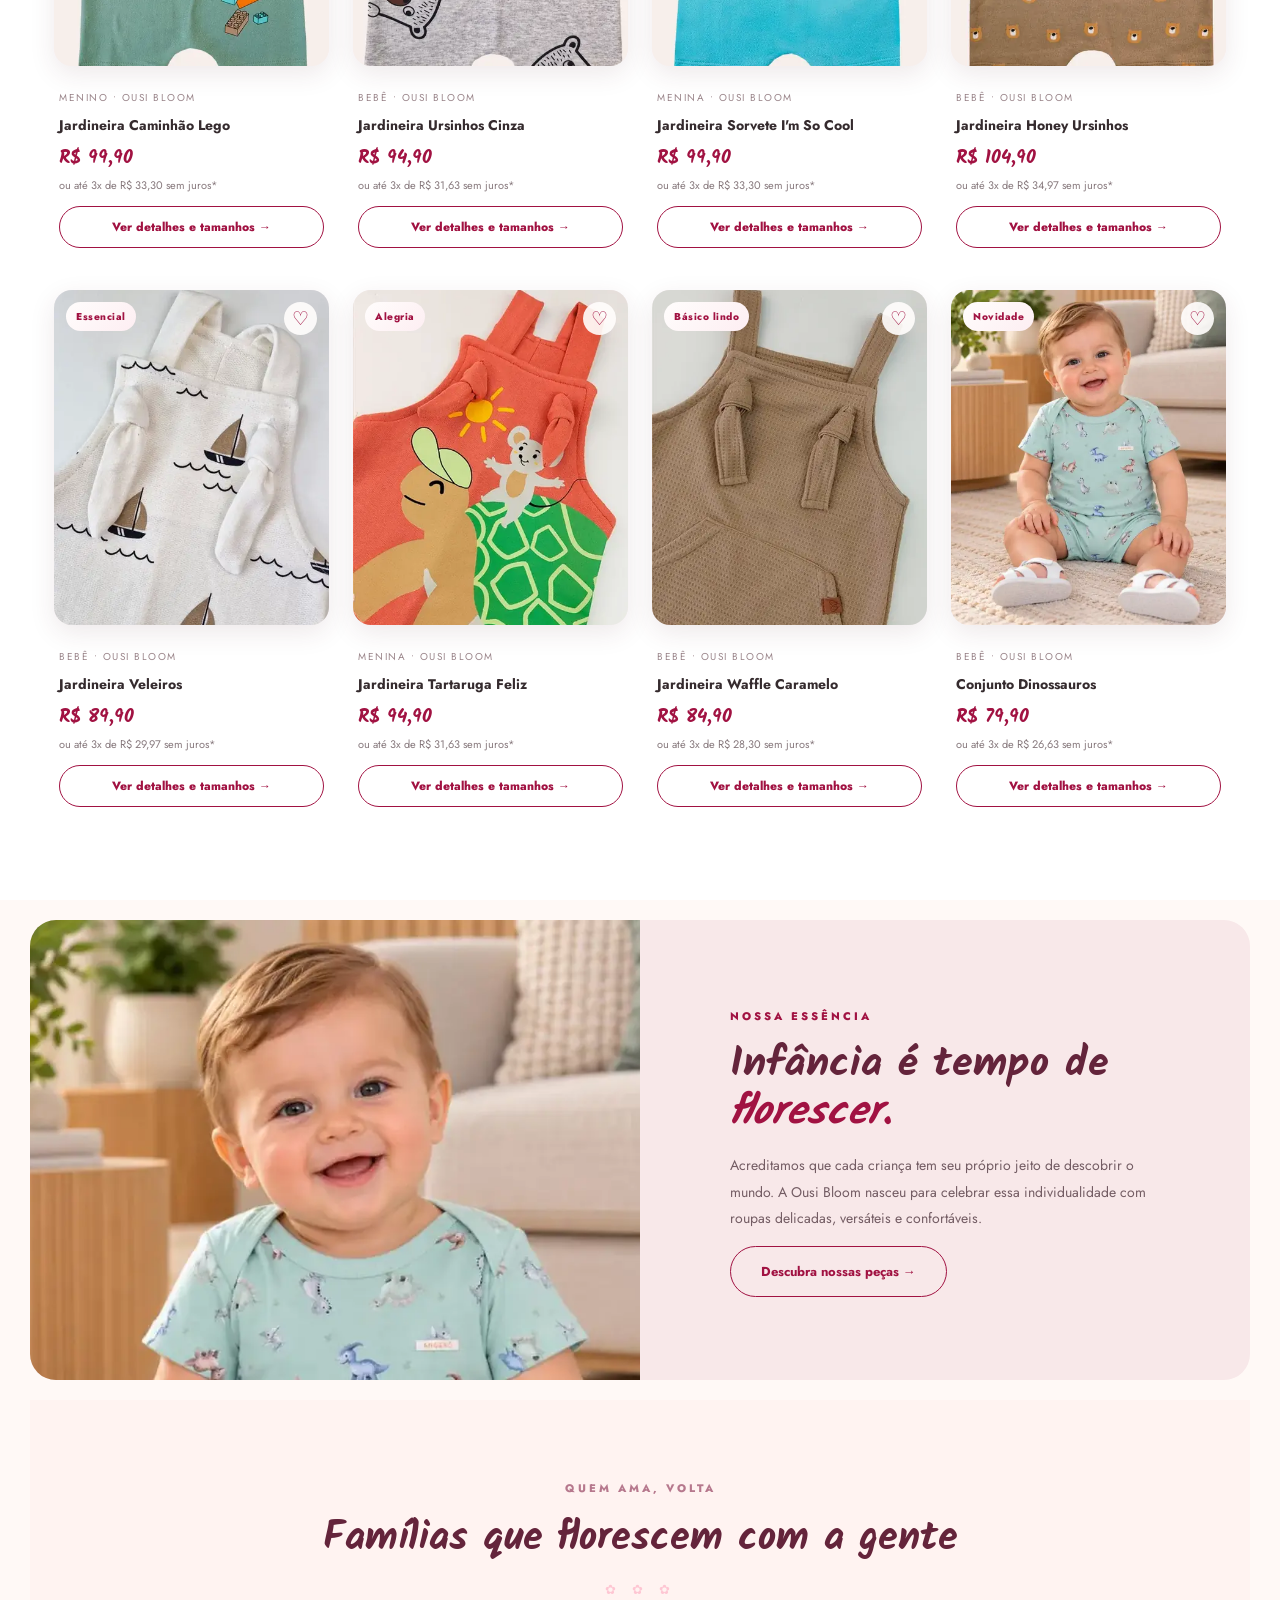
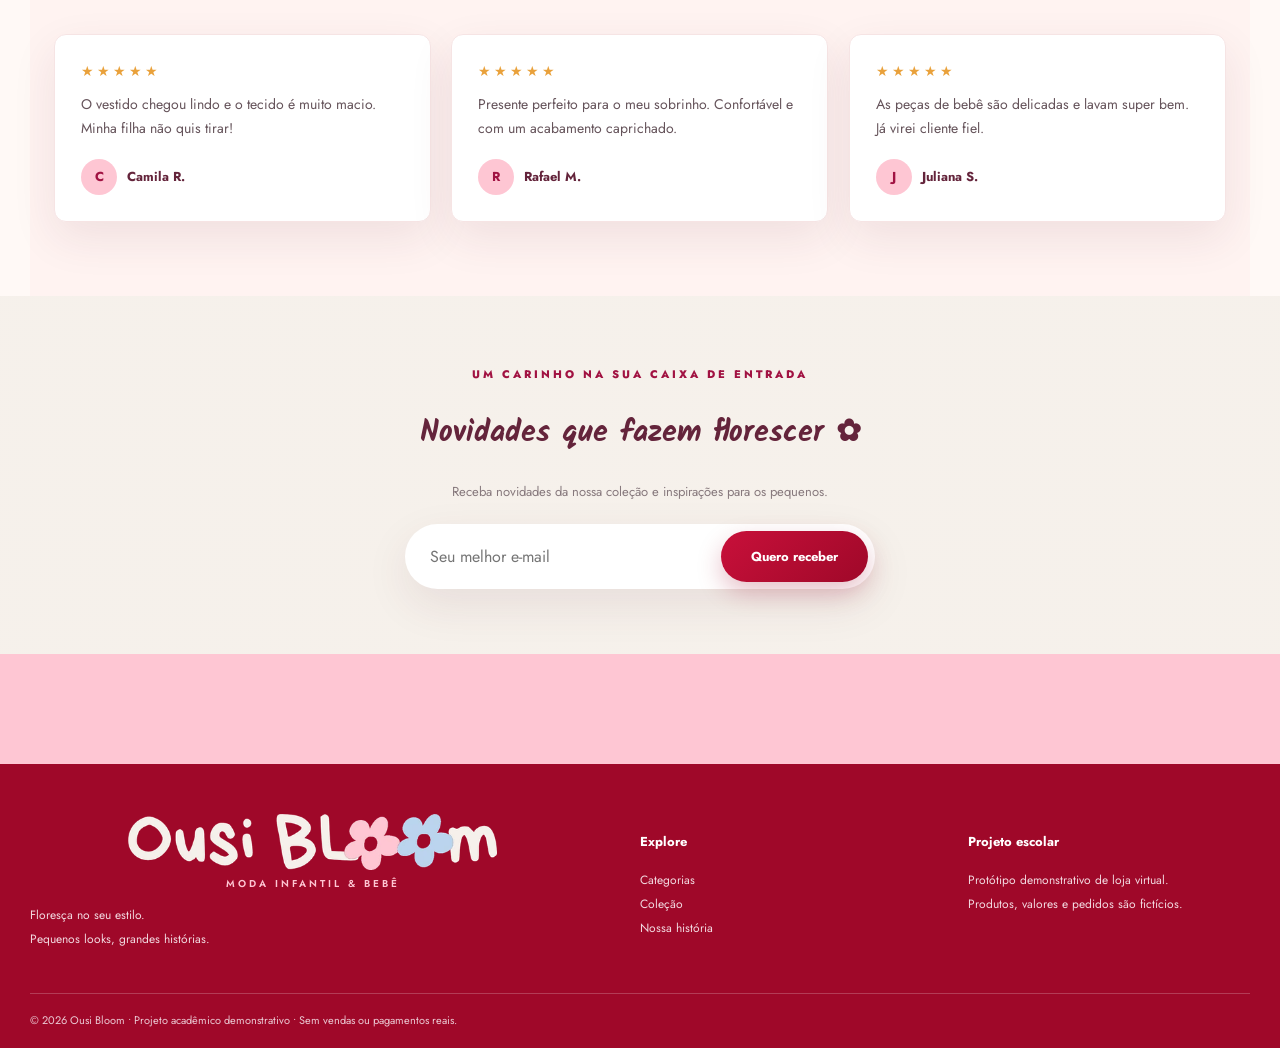
==== commit b9ed92fa: "subindolentinho" ====
--- a/index.html
+++ b/index.html
@@ -36,6 +36,7 @@
      <input aria-label="Buscar produtos" id="search" placeholder="O que voc&ecirc; procura para os pequenos?"/>
     </label>
     <div class="header-actions">
+     <button class="account-button" id="accountBtn" type="button" aria-label="Entrar ou acessar minha conta"><span class="account-avatar">♡</span><span id="accountLabel">Entrar / Cadastrar</span></button>
      <button class="iconbtn" id="favBtn" title="Favoritos">
       <svg viewbox="0 0 24 24">
        <path d="M20.8 4.6a5.5 5.5 0 0 0-7.8 0L12 5.7l-1.1-1.1a5.5 5.5 0 0 0-7.8 7.8L12 21l8.8-8.6a5.5 5.5 0 0 0 0-7.8Z">
@@ -479,7 +480,7 @@
      Continuar para finalizar &rarr;
     </button>
     <p style="text-align:center;font-size:11px;color:#87797d">
-     Simula&ccedil;&atilde;o para apresenta&ccedil;&atilde;o escolar
+     Protótipo: pedidos registrados localmente quando executado em PHP
     </p>
    </div>
   </aside>
@@ -502,29 +503,29 @@
      Finalizar pedido ♡
     </h2>
     <p style="font-size:13px;color:#87797d">
-     Preencha os dados fict&iacute;cios para demonstrar o fluxo de compra. Nenhum pagamento ser&aacute; realizado.
+     Informe nome e e-mail para registrar um pedido de teste. N&atilde;o existe pagamento real nem envio de mercadorias.
     </p>
     <form id="checkoutForm">
      <div class="fields">
       <label>
        Nome completo
-       <input placeholder="Nome do cliente" required=""/>
+       <input name="nome" placeholder="Nome do cliente" required=""/>
       </label>
       <label>
        E-mail
-       <input placeholder="nome@exemplo.com" required="" type="email"/>
+       <input name="email" placeholder="nome@exemplo.com" required="" type="email"/>
       </label>
       <label>
        CEP
-       <input maxlength="9" placeholder="00000-000" required=""/>
+       <input maxlength="9" placeholder="00000-000"/>
       </label>
       <label>
        Cidade
-       <input placeholder="Sua cidade" required=""/>
+       <input placeholder="Sua cidade"/>
       </label>
       <label>
        Endere&ccedil;o
-       <input placeholder="Rua e n&uacute;mero" required=""/>
+       <input placeholder="Rua e n&uacute;mero"/>
       </label>
       <label>
        Forma de pagamento
@@ -552,12 +553,36 @@
   </a>
   <div class="toast" id="toast" role="status">
   </div>
+
+  <div class="modal account-modal" id="accountModal" role="dialog" aria-modal="true" aria-labelledby="accountTitle">
+    <button class="close modal-close" data-close aria-label="Fechar">&times;</button>
+    <div class="account-panel">
+      <div class="account-brand">✿ Ousi Bloom</div>
+      <div id="authGuest">
+        <span class="eyebrow">Um cantinho só seu</span>
+        <h2 id="accountTitle">Bem-vinda à Ousi Bloom ♡</h2>
+        <p>Entre para guardar suas peças favoritas e deixar sua experiência mais especial.</p>
+        <div class="auth-tabs"><button type="button" class="auth-tab active" data-auth-tab="entrar">Entrar</button><button type="button" class="auth-tab" data-auth-tab="cadastrar">Criar conta</button></div>
+        <form id="authForm" class="auth-form">
+          <label id="authNameWrap" hidden>Seu nome<input id="authName" autocomplete="name" minlength="2" maxlength="100" placeholder="Como podemos te chamar?"></label>
+          <label>E-mail<input id="authEmail" type="email" autocomplete="email" maxlength="180" placeholder="voce@exemplo.com" required></label>
+          <label>Senha<input id="authPassword" type="password" autocomplete="current-password" minlength="8" maxlength="128" placeholder="Pelo menos 8 caracteres" required></label>
+          <p id="authError" class="auth-error" role="alert" hidden></p>
+          <button class="btn auth-submit" id="authSubmit" type="submit">Entrar na minha conta</button>
+        </form>
+      </div>
+      <div id="authLogged" hidden><span class="eyebrow">Minha conta</span><h2 id="welcomeName">Olá!</h2><p id="welcomeEmail"></p><div class="account-benefits">♡ Seus favoritos ficam salvos na sua conta.<br>✿ Continue descobrindo a coleção!</div><button type="button" class="btn outline auth-submit" id="logoutBtn">Sair da conta</button></div>
+      <p class="auth-footnote">Protótipo acadêmico • Não utilize senhas de outros serviços.</p>
+    </div>
+  </div>
   <script defer="" src="assets/js/imagens.js">
   </script>
   <script defer="" src="assets/js/produtos.js">
   </script>
   <script defer="" src="assets/js/loja.js">
   </script>
+  <script defer="" src="assets/js/api.js"></script>
+  <script defer src="assets/js/conta.js"></script>
   <script defer="" src="assets/js/efeitos.js">
   </script>
  </body>
--- a/assets/css/style.css
+++ b/assets/css/style.css
@@ -1576,3 +1576,32 @@
   height:110px;
   background:#fec6d3 var(--flowers) 0 -40px/560px
 }
+
+
+/* ===== Refinamento visual 2026: navegação, cartões e conta ===== */
+:root{--wine:#a11242;--deep:#64243b;--cream:#fff9f6;--border:#f1dfe4;--shadow:0 16px 45px rgba(93,29,54,.09)}
+body{background:var(--cream)}
+.header{box-shadow:0 8px 28px rgba(83,34,48,.045)}
+.header-main{gap:22px}.nav{gap:32px}
+.account-button{display:inline-flex;align-items:center;gap:9px;padding:8px 12px;border:1px solid #f0dce3;background:#fff7f9;border-radius:30px;color:var(--deep);font-size:12px;font-weight:700;white-space:nowrap;transition:.2s}
+.account-button:hover{background:#fce9ef;transform:translateY(-1px)}
+.account-avatar{display:grid;place-items:center;width:30px;height:30px;border-radius:50%;background:#f6dce5;color:var(--wine);font-size:19px}
+.btn,.add,.chip,.account-button{transition:background .2s,transform .2s,box-shadow .2s}
+.btn:focus-visible,.add:focus-visible,.chip:focus-visible,.account-button:focus-visible,.auth-tab:focus-visible,input:focus-visible{outline:3px solid #d991a9;outline-offset:3px}
+.product-details{padding:18px 5px}.product-details h3{line-height:1.45}.product-image{background:#f8edf1}.category{isolation:isolate}
+.account-modal{width:min(460px,calc(100% - 24px));border-radius:24px;overflow:auto}
+.account-panel{padding:36px 38px 28px}.account-brand{font:700 24px Kalam,cursive;color:var(--wine);margin-bottom:18px}
+.account-panel h2{font:700 30px/1.2 Kalam,cursive;color:var(--deep);margin:10px 0}
+.account-panel p{font-size:13px;line-height:1.65;color:#806c74}
+.auth-tabs{display:flex;background:#f9edf1;border-radius:50px;padding:5px;margin:24px 0 20px;gap:5px}
+.auth-tab{flex:1;border:0;border-radius:40px;padding:12px 10px;background:transparent;color:#7c5665;font-weight:700;font-size:13px}
+.auth-tab.active{background:#fff;color:var(--wine);box-shadow:0 3px 12px #64243b13}
+.auth-form{display:grid;gap:15px}.auth-form label{display:grid;gap:7px;font-size:12px;font-weight:700;color:var(--deep)}
+.auth-form input{width:100%;border:1px solid #ead7de;border-radius:12px;padding:13px 14px;background:#fff;outline:0;font-size:14px}
+.auth-form input:focus{border-color:var(--wine);box-shadow:0 0 0 3px #a1124214}
+.auth-submit{width:100%;margin-top:6px}.auth-submit:disabled{opacity:.65;cursor:wait}
+.auth-error{padding:10px 12px;border-radius:8px;background:#fff0f0;color:#a11a2e!important;margin:0!important}
+.auth-footnote{font-size:11px!important;text-align:center;margin:20px 0 0}.account-benefits{background:#fff4f7;padding:18px;border-radius:12px;color:var(--deep);font-size:13px;line-height:2}
+[hidden]{display:none!important}
+@media(max-width:850px){.account-button{padding:6px}.account-button #accountLabel{display:none}}
+@media(max-width:520px){.account-panel{padding:30px 23px 22px}.account-panel h2{font-size:27px}.header-main{gap:8px}.account-avatar{width:27px;height:27px}}
